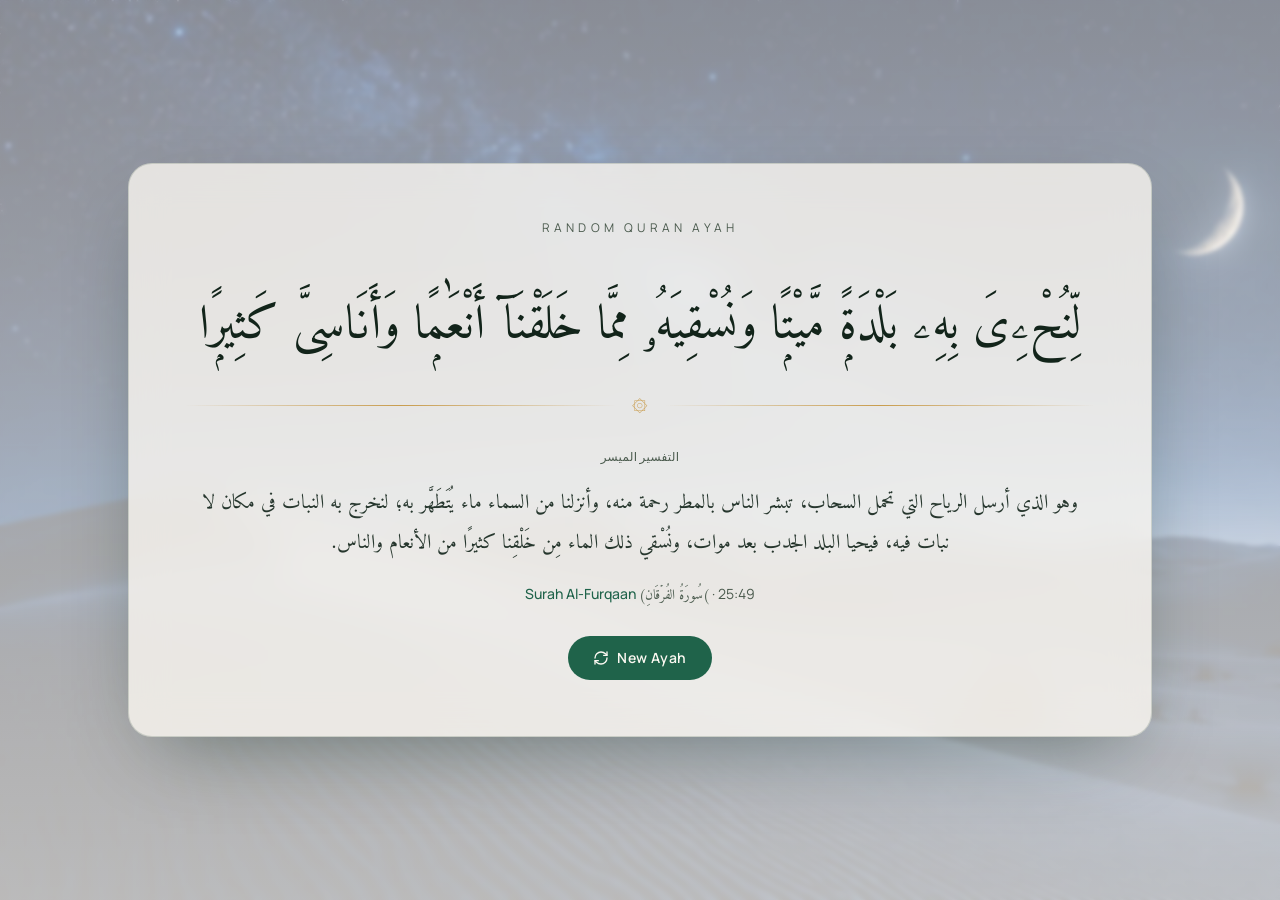
==== index.html @ 8b260dba "first completed version to deploy" ====
<!doctype html>
<html lang="en">
<head>
<meta charset="UTF-8" /><meta name="viewport" content="width=device-width, initial-scale=1" />
<title>Random Quran Ayah</title>
  <script type="module" crossorigin src="./assets/index-Cg0h3xc_.js"></script>
  <link rel="stylesheet" crossorigin href="./assets/index-DGsIuaZL.css">
</head>
<body><div id="root"></div></body>
</html>
---- assets/index-DGsIuaZL.css ----
@font-face{font-family:Amiri Quran;font-style:normal;font-display:swap;font-weight:400;src:url(./amiri-quran-arabic-400-normal-wRcqfVJx.woff2)format("woff2"),url(./amiri-quran-arabic-400-normal-CZ144KtP.woff)format("woff")}@font-face{font-family:Amiri;font-style:normal;font-display:swap;font-weight:400;src:url(./amiri-arabic-400-normal-D0NIBXga.woff2)format("woff2"),url(./amiri-arabic-400-normal-C_1DQziU.woff)format("woff")}@font-face{font-family:Amiri;font-style:normal;font-display:swap;font-weight:700;src:url(./amiri-arabic-700-normal-D8FrblyB.woff2)format("woff2"),url(./amiri-arabic-700-normal-dUd6sHq-.woff)format("woff")}@font-face{font-family:Cormorant Garamond;font-style:normal;font-display:swap;font-weight:400;src:url(./cormorant-garamond-latin-400-normal-B-1hWBU7.woff2)format("woff2"),url(./cormorant-garamond-latin-400-normal-B7YtguxJ.woff)format("woff")}@font-face{font-family:Cormorant Garamond;font-style:normal;font-display:swap;font-weight:500;src:url(./cormorant-garamond-latin-500-normal-BsRWmXhO.woff2)format("woff2"),url(./cormorant-garamond-latin-500-normal-zIXX3Q-H.woff)format("woff")}@font-face{font-family:Cormorant Garamond;font-style:italic;font-display:swap;font-weight:400;src:url(./cormorant-garamond-latin-400-italic-Dc_OZ8oc.woff2)format("woff2"),url(./cormorant-garamond-latin-400-italic-BLh7T8o8.woff)format("woff")}@font-face{font-family:Manrope;font-style:normal;font-display:swap;font-weight:400;src:url(./manrope-latin-400-normal-PaqtzbVb.woff2)format("woff2"),url(./manrope-latin-400-normal-8tf8FM3T.woff)format("woff")}@font-face{font-family:Manrope;font-style:normal;font-display:swap;font-weight:500;src:url(./manrope-latin-500-normal-BYYD-dBL.woff2)format("woff2"),url(./manrope-latin-500-normal-DMZssgOp.woff)format("woff")}@font-face{font-family:Manrope;font-style:normal;font-display:swap;font-weight:600;src:url(./manrope-latin-600-normal-4f0koTD-.woff2)format("woff2"),url(./manrope-latin-600-normal-BqgrALkZ.woff)format("woff")}@layer properties{@supports (((-webkit-hyphens:none)) and (not (margin-trim:inline))) or ((-moz-orient:inline) and (not (color:rgb(from red r g b)))){*,:before,:after,::backdrop{--tw-translate-x:0;--tw-translate-y:0;--tw-translate-z:0;--tw-rotate-x:initial;--tw-rotate-y:initial;--tw-rotate-z:initial;--tw-skew-x:initial;--tw-skew-y:initial;--tw-space-y-reverse:0;--tw-space-x-reverse:0;--tw-border-style:solid;--tw-leading:initial;--tw-font-weight:initial;--tw-tracking:initial;--tw-ordinal:initial;--tw-slashed-zero:initial;--tw-numeric-figure:initial;--tw-numeric-spacing:initial;--tw-numeric-fraction:initial;--tw-shadow:0 0 #0000;--tw-shadow-color:initial;--tw-shadow-alpha:100%;--tw-inset-shadow:0 0 #0000;--tw-inset-shadow-color:initial;--tw-inset-shadow-alpha:100%;--tw-ring-color:initial;--tw-ring-shadow:0 0 #0000;--tw-inset-ring-color:initial;--tw-inset-ring-shadow:0 0 #0000;--tw-ring-inset:initial;--tw-ring-offset-width:0px;--tw-ring-offset-color:#fff;--tw-ring-offset-shadow:0 0 #0000;--tw-outline-style:solid;--tw-blur:initial;--tw-brightness:initial;--tw-contrast:initial;--tw-grayscale:initial;--tw-hue-rotate:initial;--tw-invert:initial;--tw-opacity:initial;--tw-saturate:initial;--tw-sepia:initial;--tw-drop-shadow:initial;--tw-drop-shadow-color:initial;--tw-drop-shadow-alpha:100%;--tw-drop-shadow-size:initial;--tw-duration:initial;--tw-ease:initial;--tw-content:"";--tw-animation-delay:0s;--tw-animation-direction:normal;--tw-animation-duration:initial;--tw-animation-fill-mode:none;--tw-animation-iteration-count:1;--tw-enter-blur:0;--tw-enter-opacity:1;--tw-enter-rotate:0;--tw-enter-scale:1;--tw-enter-translate-x:0;--tw-enter-translate-y:0;--tw-exit-blur:0;--tw-exit-opacity:1;--tw-exit-rotate:0;--tw-exit-scale:1;--tw-exit-translate-x:0;--tw-exit-translate-y:0}}}@layer theme{:root,:host{--font-sans:"Manrope", system-ui, sans-serif;--font-mono:ui-monospace, SFMono-Regular, Menlo, Monaco, Consolas, "Liberation Mono", "Courier New", monospace;--color-black:#000;--spacing:.25rem;--container-sm:24rem;--container-md:28rem;--container-lg:32rem;--text-xs:.75rem;--text-xs--line-height:calc(1 / .75);--text-sm:.875rem;--text-sm--line-height:calc(1.25 / .875);--text-base:1rem;--text-base--line-height:calc(1.5 / 1);--text-lg:1.125rem;--text-lg--line-height:calc(1.75 / 1.125);--text-xl:1.25rem;--text-xl--line-height:calc(1.75 / 1.25);--text-2xl:1.5rem;--text-2xl--line-height:calc(2 / 1.5);--text-3xl:1.875rem;--text-3xl--line-height:calc(2.25 / 1.875);--text-5xl:3rem;--text-5xl--line-height:1;--text-7xl:4.5rem;--text-7xl--line-height:1;--font-weight-normal:400;--font-weight-medium:500;--font-weight-semibold:600;--font-weight-bold:700;--tracking-tight:-.025em;--tracking-wide:.025em;--tracking-widest:.1em;--leading-relaxed:1.625;--leading-loose:2;--ease-in-out:cubic-bezier(.4, 0, .2, 1);--animate-spin:spin 1s linear infinite;--animate-pulse:pulse 2s cubic-bezier(.4, 0, .6, 1) infinite;--aspect-video:16 / 9;--default-transition-duration:.15s;--default-transition-timing-function:cubic-bezier(.4, 0, .2, 1);--default-font-family:"Manrope", system-ui, sans-serif;--default-mono-font-family:var(--font-mono);--color-background:var(--background);--color-foreground:var(--foreground);--color-border:var(--border);--font-quran:"Amiri Quran", "Amiri", "Noto Naskh Arabic", serif;--font-serif-en:"Cormorant Garamond", Georgia, serif}}@layer base{*,:after,:before,::backdrop{box-sizing:border-box;border:0 solid;margin:0;padding:0}::file-selector-button{box-sizing:border-box;border:0 solid;margin:0;padding:0}html,:host{-webkit-text-size-adjust:100%;tab-size:4;line-height:1.5;font-family:var(--default-font-family,-apple-system, BlinkMacSystemFont, "Segoe UI", Roboto, "Helvetica Neue", "Noto Sans", Arial, sans-serif, "Apple Color Emoji", "Segoe UI Emoji", "Segoe UI Symbol", "Noto Color Emoji");font-feature-settings:var(--default-font-feature-settings,normal);font-variation-settings:var(--default-font-variation-settings,normal);-webkit-tap-highlight-color:transparent}hr{height:0;color:inherit;border-top-width:1px}abbr:where([title]){-webkit-text-decoration:underline dotted;text-decoration:underline dotted}h1,h2,h3,h4,h5,h6{font-size:inherit;font-weight:inherit}a{color:inherit;-webkit-text-decoration:inherit;-webkit-text-decoration:inherit;-webkit-text-decoration:inherit;-webkit-text-decoration:inherit;text-decoration:inherit}b,strong{font-weight:bolder}code,kbd,samp,pre{font-family:var(--default-mono-font-family,ui-monospace, SFMono-Regular, Menlo, Monaco, Consolas, "Liberation Mono", "Courier New", monospace);font-feature-settings:var(--default-mono-font-feature-settings,normal);font-variation-settings:var(--default-mono-font-variation-settings,normal);font-size:1em}small{font-size:80%}sub,sup{vertical-align:baseline;font-size:75%;line-height:0;position:relative}sub{bottom:-.25em}sup{top:-.5em}table{text-indent:0;border-color:inherit;border-collapse:collapse}:-moz-focusring:where(:not(iframe)){outline:auto}progress{vertical-align:baseline}summary{display:list-item}ol,ul,menu{list-style:none}img,svg,video,canvas,audio,iframe,embed,object{vertical-align:middle;display:block}img,video{max-width:100%;height:auto}button,input,select,optgroup,textarea{font:inherit;font-feature-settings:inherit;font-variation-settings:inherit;letter-spacing:inherit;color:inherit;opacity:1;background-color:#0000;border-radius:0}::file-selector-button{font:inherit;font-feature-settings:inherit;font-variation-settings:inherit;letter-spacing:inherit;color:inherit;opacity:1;background-color:#0000;border-radius:0}:where(select:is([multiple],[size])) optgroup{font-weight:bolder}:where(select:is([multiple],[size])) optgroup option{padding-inline-start:20px}::file-selector-button{margin-inline-end:4px}::placeholder{opacity:1}@supports (not ((-webkit-appearance:-apple-pay-button))) or (contain-intrinsic-size:1px){::placeholder{color:currentColor}@supports (color:color-mix(in lab, red, red)){::placeholder{color:color-mix(in oklab, currentcolor 50%, transparent)}}}textarea{resize:vertical}::-webkit-search-decoration{-webkit-appearance:none}::-webkit-date-and-time-value{min-height:1lh;text-align:inherit}::-webkit-datetime-edit{display:inline-flex}::-webkit-datetime-edit-fields-wrapper{padding:0}::-webkit-datetime-edit{padding-block:0}::-webkit-datetime-edit-year-field{padding-block:0}::-webkit-datetime-edit-month-field{padding-block:0}::-webkit-datetime-edit-day-field{padding-block:0}::-webkit-datetime-edit-hour-field{padding-block:0}::-webkit-datetime-edit-minute-field{padding-block:0}::-webkit-datetime-edit-second-field{padding-block:0}::-webkit-datetime-edit-millisecond-field{padding-block:0}::-webkit-datetime-edit-meridiem-field{padding-block:0}::-webkit-calendar-picker-indicator{line-height:1}:-moz-ui-invalid{box-shadow:none}button,input:where([type=button],[type=reset],[type=submit]){appearance:button}::file-selector-button{appearance:button}::-webkit-inner-spin-button{height:auto}::-webkit-outer-spin-button{height:auto}[hidden]:where(:not([hidden=until-found])){display:none!important}*{border-color:var(--color-border)}body{background-color:var(--color-background);color:var(--color-foreground)}}@layer components{body{font-family:var(--font-sans)}.bg-layer{object-fit:cover;opacity:0;width:100%;height:100%;transition:opacity 2.5s,transform 30s linear;position:absolute;inset:0;transform:scale(1.06)}.bg-layer[data-active=true]{opacity:1;transform:scale(1)}.bg-overlay{background:var(--overlay);-webkit-backdrop-filter:blur(2px);backdrop-filter:blur(2px);position:absolute;inset:0}.ayah-card{background:var(--card);color:var(--card-foreground);border:1px solid var(--border);border-radius:calc(var(--radius) * 2);box-shadow:var(--shadow-card);-webkit-backdrop-filter:blur(18px);backdrop-filter:blur(18px);max-height:calc(100vh - 3rem);padding:clamp(1.5rem,5vw,3.5rem);overflow-y:auto}.ornament{color:var(--accent);align-items:center;gap:1rem;display:flex}.ornament:before,.ornament:after{content:"";background:linear-gradient(90deg, transparent, var(--accent), transparent);flex:1;height:1px}.ayah-button{background:var(--primary);color:var(--primary-foreground);letter-spacing:.04em;cursor:pointer;border-radius:999px;align-items:center;gap:.5rem;padding:.7rem 1.6rem;font-size:.875rem;font-weight:600;transition:transform .2s,opacity .2s;display:inline-flex}.ayah-button:hover{transform:translateY(-1px)}.ayah-button:disabled{opacity:.7;cursor:progress}}@layer utilities{.pointer-events-none{pointer-events:none}.invisible{visibility:hidden}.sr-only{clip-path:inset(50%);white-space:nowrap;border-width:0;width:1px;height:1px;margin:-1px;padding:0;position:absolute;overflow:hidden}.absolute{position:absolute}.fixed{position:fixed}.relative{position:relative}.inset-0{inset:0}.inset-x-0{inset-inline:0}.inset-y-0{inset-block:0}.-top-12{top:calc(var(--spacing) * -12)}.top-0{top:0}.top-1\.5{top:calc(var(--spacing) * 1.5)}.top-1\/2{top:50%}.top-3\.5{top:calc(var(--spacing) * 3.5)}.top-4{top:calc(var(--spacing) * 4)}.top-\[1px\]{top:1px}.top-\[50\%\]{top:50%}.top-\[60\%\]{top:60%}.top-full{top:100%}.-right-12{right:calc(var(--spacing) * -12)}.right-0{right:0}.right-1{right:var(--spacing)}.right-2{right:calc(var(--spacing) * 2)}.right-3{right:calc(var(--spacing) * 3)}.right-4{right:calc(var(--spacing) * 4)}.-bottom-12{bottom:calc(var(--spacing) * -12)}.bottom-0{bottom:0}.-left-12{left:calc(var(--spacing) * -12)}.left-0{left:0}.left-1\/2{left:50%}.left-2{left:calc(var(--spacing) * 2)}.left-\[50\%\]{left:50%}.z-10{z-index:10}.z-20{z-index:20}.z-50{z-index:50}.z-\[1\]{z-index:1}.-mx-1{margin-inline:calc(var(--spacing) * -1)}.mx-2{margin-inline:calc(var(--spacing) * 2)}.mx-3\.5{margin-inline:calc(var(--spacing) * 3.5)}.mx-auto{margin-inline:auto}.my-0\.5{margin-block:calc(var(--spacing) * .5)}.my-1{margin-block:var(--spacing)}.my-8{margin-block:calc(var(--spacing) * 8)}.-mt-4{margin-top:calc(var(--spacing) * -4)}.mt-1\.5{margin-top:calc(var(--spacing) * 1.5)}.mt-2{margin-top:calc(var(--spacing) * 2)}.mt-4{margin-top:calc(var(--spacing) * 4)}.mt-6{margin-top:calc(var(--spacing) * 6)}.mt-8{margin-top:calc(var(--spacing) * 8)}.mt-24{margin-top:calc(var(--spacing) * 24)}.mt-auto{margin-top:auto}.mr-2{margin-right:calc(var(--spacing) * 2)}.mb-1{margin-bottom:var(--spacing)}.mb-3{margin-bottom:calc(var(--spacing) * 3)}.mb-6{margin-bottom:calc(var(--spacing) * 6)}.-ml-4{margin-left:calc(var(--spacing) * -4)}.ml-1{margin-left:var(--spacing)}.ml-auto{margin-left:auto}.block{display:block}.flex{display:flex}.grid{display:grid}.hidden{display:none}.inline-flex{display:inline-flex}.table{display:table}.aspect-square{aspect-ratio:1}.aspect-video{aspect-ratio:var(--aspect-video)}.size-\(--cell-size\){width:var(--cell-size);height:var(--cell-size)}.size-4{width:calc(var(--spacing) * 4);height:calc(var(--spacing) * 4)}.h-\(--cell-size\){height:var(--cell-size)}.h-1\.5{height:calc(var(--spacing) * 1.5)}.h-2{height:calc(var(--spacing) * 2)}.h-2\.5{height:calc(var(--spacing) * 2.5)}.h-3{height:calc(var(--spacing) * 3)}.h-3\.5{height:calc(var(--spacing) * 3.5)}.h-4{height:calc(var(--spacing) * 4)}.h-5{height:calc(var(--spacing) * 5)}.h-7{height:calc(var(--spacing) * 7)}.h-8{height:calc(var(--spacing) * 8)}.h-9{height:calc(var(--spacing) * 9)}.h-10{height:calc(var(--spacing) * 10)}.h-12{height:calc(var(--spacing) * 12)}.h-\[1px\]{height:1px}.h-\[var\(--radix-navigation-menu-viewport-height\)\]{height:var(--radix-navigation-menu-viewport-height)}.h-\[var\(--radix-select-trigger-height\)\]{height:var(--radix-select-trigger-height)}.h-auto{height:auto}.h-full{height:100%}.h-px{height:1px}.h-svh{height:100svh}.max-h-\(--radix-context-menu-content-available-height\){max-height:var(--radix-context-menu-content-available-height)}.max-h-\(--radix-select-content-available-height\){max-height:var(--radix-select-content-available-height)}.max-h-\[300px\]{max-height:300px}.max-h-\[var\(--radix-dropdown-menu-content-available-height\)\]{max-height:var(--radix-dropdown-menu-content-available-height)}.min-h-0{min-height:0}.min-h-\[60px\]{min-height:60px}.min-h-screen{min-height:100vh}.min-h-svh{min-height:100svh}.w-\(--cell-size\){width:var(--cell-size)}.w-\(--sidebar-width\){width:var(--sidebar-width)}.w-0{width:0}.w-1{width:var(--spacing)}.w-2{width:calc(var(--spacing) * 2)}.w-2\.5{width:calc(var(--spacing) * 2.5)}.w-3{width:calc(var(--spacing) * 3)}.w-3\.5{width:calc(var(--spacing) * 3.5)}.w-3\/4{width:75%}.w-4{width:calc(var(--spacing) * 4)}.w-5{width:calc(var(--spacing) * 5)}.w-7{width:calc(var(--spacing) * 7)}.w-8{width:calc(var(--spacing) * 8)}.w-9{width:calc(var(--spacing) * 9)}.w-10{width:calc(var(--spacing) * 10)}.w-64{width:calc(var(--spacing) * 64)}.w-72{width:calc(var(--spacing) * 72)}.w-\[1px\]{width:1px}.w-\[100px\]{width:100px}.w-auto{width:auto}.w-fit{width:fit-content}.w-full{width:100%}.w-max{width:max-content}.w-px{width:1px}.max-w-\(--skeleton-width\){max-width:var(--skeleton-width)}.max-w-lg{max-width:var(--container-lg)}.max-w-max{max-width:max-content}.max-w-md{max-width:var(--container-md)}.min-w-\(--cell-size\){min-width:var(--cell-size)}.min-w-0{min-width:0}.min-w-5{min-width:calc(var(--spacing) * 5)}.min-w-8{min-width:calc(var(--spacing) * 8)}.min-w-9{min-width:calc(var(--spacing) * 9)}.min-w-10{min-width:calc(var(--spacing) * 10)}.min-w-\[8rem\]{min-width:8rem}.min-w-\[12rem\]{min-width:12rem}.min-w-\[var\(--radix-select-trigger-width\)\]{min-width:var(--radix-select-trigger-width)}.flex-1{flex:1}.shrink-0{flex-shrink:0}.grow{flex-grow:1}.grow-0{flex-grow:0}.basis-full{flex-basis:100%}.caption-bottom{caption-side:bottom}.border-collapse{border-collapse:collapse}.origin-\(--radix-context-menu-content-transform-origin\){transform-origin:var(--radix-context-menu-content-transform-origin)}.origin-\(--radix-dropdown-menu-content-transform-origin\){transform-origin:var(--radix-dropdown-menu-content-transform-origin)}.origin-\(--radix-hover-card-content-transform-origin\){transform-origin:var(--radix-hover-card-content-transform-origin)}.origin-\(--radix-menubar-content-transform-origin\){transform-origin:var(--radix-menubar-content-transform-origin)}.origin-\(--radix-popover-content-transform-origin\){transform-origin:var(--radix-popover-content-transform-origin)}.origin-\(--radix-select-content-transform-origin\){transform-origin:var(--radix-select-content-transform-origin)}.origin-\(--radix-tooltip-content-transform-origin\){transform-origin:var(--radix-tooltip-content-transform-origin)}.-translate-x-1\/2{--tw-translate-x:calc(calc(1 / 2 * 100%) * -1);translate:var(--tw-translate-x) var(--tw-translate-y)}.-translate-x-px{--tw-translate-x:-1px;translate:var(--tw-translate-x) var(--tw-translate-y)}.translate-x-\[-50\%\]{--tw-translate-x:-50%;translate:var(--tw-translate-x) var(--tw-translate-y)}.translate-x-px{--tw-translate-x:1px;translate:var(--tw-translate-x) var(--tw-translate-y)}.-translate-y-1\/2{--tw-translate-y:calc(calc(1 / 2 * 100%) * -1);translate:var(--tw-translate-x) var(--tw-translate-y)}.translate-y-\[-50\%\]{--tw-translate-y:-50%;translate:var(--tw-translate-x) var(--tw-translate-y)}.rotate-45{rotate:45deg}.rotate-90{rotate:90deg}.transform{transform:var(--tw-rotate-x,) var(--tw-rotate-y,) var(--tw-rotate-z,) var(--tw-skew-x,) var(--tw-skew-y,)}.animate-caret-blink{animation:1.25s ease-out infinite caret-blink}.animate-in{animation:enter var(--tw-animation-duration,var(--tw-duration,.15s))var(--tw-ease,ease)var(--tw-animation-delay,0s)var(--tw-animation-iteration-count,1)var(--tw-animation-direction,normal)var(--tw-animation-fill-mode,none)}.animate-pulse{animation:var(--animate-pulse)}.animate-spin{animation:var(--animate-spin)}.cursor-default{cursor:default}.cursor-pointer{cursor:pointer}.touch-none{touch-action:none}.list-none{list-style-type:none}.flex-col{flex-direction:column}.flex-col-reverse{flex-direction:column-reverse}.flex-row{flex-direction:row}.flex-wrap{flex-wrap:wrap}.place-content-center{place-content:center}.items-center{align-items:center}.items-end{align-items:flex-end}.items-start{align-items:flex-start}.items-stretch{align-items:stretch}.justify-between{justify-content:space-between}.justify-center{justify-content:center}.gap-1{gap:var(--spacing)}.gap-1\.5{gap:calc(var(--spacing) * 1.5)}.gap-2{gap:calc(var(--spacing) * 2)}.gap-4{gap:calc(var(--spacing) * 4)}:where(.space-y-1\.5>:not(:last-child)){--tw-space-y-reverse:0;margin-block-start:calc(calc(var(--spacing) * 1.5) * var(--tw-space-y-reverse));margin-block-end:calc(calc(var(--spacing) * 1.5) * calc(1 - var(--tw-space-y-reverse)))}:where(.space-y-2>:not(:last-child)){--tw-space-y-reverse:0;margin-block-start:calc(calc(var(--spacing) * 2) * var(--tw-space-y-reverse));margin-block-end:calc(calc(var(--spacing) * 2) * calc(1 - var(--tw-space-y-reverse)))}:where(.space-x-1>:not(:last-child)){--tw-space-x-reverse:0;margin-inline-start:calc(var(--spacing) * var(--tw-space-x-reverse));margin-inline-end:calc(var(--spacing) * calc(1 - var(--tw-space-x-reverse)))}.overflow-auto{overflow:auto}.overflow-hidden{overflow:hidden}.overflow-x-hidden{overflow-x:hidden}.overflow-y-auto{overflow-y:auto}.rounded-\[2px\]{border-radius:2px}.rounded-\[inherit\]{border-radius:inherit}.rounded-full{border-radius:2147483647px}.rounded-lg{border-radius:var(--radius)}.rounded-md{border-radius:calc(var(--radius) - 2px)}.rounded-none{border-radius:0}.rounded-sm{border-radius:calc(var(--radius) - 4px)}.rounded-xl{border-radius:calc(var(--radius) + 4px)}.rounded-t-\[10px\]{border-top-left-radius:10px;border-top-right-radius:10px}.rounded-l-md{border-top-left-radius:calc(var(--radius) - 2px);border-bottom-left-radius:calc(var(--radius) - 2px)}.rounded-tl-sm{border-top-left-radius:calc(var(--radius) - 4px)}.rounded-r-md{border-top-right-radius:calc(var(--radius) - 2px);border-bottom-right-radius:calc(var(--radius) - 2px)}.border{border-style:var(--tw-border-style);border-width:1px}.border-2{border-style:var(--tw-border-style);border-width:2px}.border-\[1\.5px\]{border-style:var(--tw-border-style);border-width:1.5px}.border-y{border-block-style:var(--tw-border-style);border-block-width:1px}.border-t{border-top-style:var(--tw-border-style);border-top-width:1px}.border-r{border-right-style:var(--tw-border-style);border-right-width:1px}.border-b{border-bottom-style:var(--tw-border-style);border-bottom-width:1px}.border-l{border-left-style:var(--tw-border-style);border-left-width:1px}.border-dashed{--tw-border-style:dashed;border-style:dashed}.border-\(--color-border\){border-color:var(--color-border)}.border-border,.border-border\/50{border-color:var(--border)}@supports (color:color-mix(in lab, red, red)){.border-border\/50{border-color:color-mix(in oklab, var(--border) 50%, transparent)}}.border-destructive\/50{border-color:var(--destructive)}@supports (color:color-mix(in lab, red, red)){.border-destructive\/50{border-color:color-mix(in oklab, var(--destructive) 50%, transparent)}}.border-input{border-color:var(--input)}.border-primary,.border-primary\/50{border-color:var(--primary)}@supports (color:color-mix(in lab, red, red)){.border-primary\/50{border-color:color-mix(in oklab, var(--primary) 50%, transparent)}}.border-transparent{border-color:#0000}.border-t-primary{border-top-color:var(--primary)}.border-t-transparent{border-top-color:#0000}.border-l-transparent{border-left-color:#0000}.bg-\(--color-bg\){background-color:var(--color-bg)}.bg-accent{background-color:var(--accent)}.bg-background{background-color:var(--background)}.bg-black\/80{background-color:#000c}@supports (color:color-mix(in lab, red, red)){.bg-black\/80{background-color:color-mix(in oklab, var(--color-black) 80%, transparent)}}.bg-border{background-color:var(--border)}.bg-card{background-color:var(--card)}.bg-destructive{background-color:var(--destructive)}.bg-foreground{background-color:var(--foreground)}.bg-muted,.bg-muted\/50{background-color:var(--muted)}@supports (color:color-mix(in lab, red, red)){.bg-muted\/50{background-color:color-mix(in oklab, var(--muted) 50%, transparent)}}.bg-popover{background-color:var(--popover)}.bg-primary,.bg-primary\/10{background-color:var(--primary)}@supports (color:color-mix(in lab, red, red)){.bg-primary\/10{background-color:color-mix(in oklab, var(--primary) 10%, transparent)}}.bg-primary\/20{background-color:var(--primary)}@supports (color:color-mix(in lab, red, red)){.bg-primary\/20{background-color:color-mix(in oklab, var(--primary) 20%, transparent)}}.bg-secondary{background-color:var(--secondary)}.bg-transparent{background-color:#0000}.fill-current{fill:currentColor}.fill-primary{fill:var(--primary)}.p-0{padding:0}.p-1{padding:var(--spacing)}.p-2{padding:calc(var(--spacing) * 2)}.p-3{padding:calc(var(--spacing) * 3)}.p-4{padding:calc(var(--spacing) * 4)}.p-6{padding:calc(var(--spacing) * 6)}.p-\[1px\]{padding:1px}.px-\(--cell-size\){padding-inline:var(--cell-size)}.px-1{padding-inline:var(--spacing)}.px-1\.5{padding-inline:calc(var(--spacing) * 1.5)}.px-2{padding-inline:calc(var(--spacing) * 2)}.px-2\.5{padding-inline:calc(var(--spacing) * 2.5)}.px-3{padding-inline:calc(var(--spacing) * 3)}.px-4{padding-inline:calc(var(--spacing) * 4)}.px-8{padding-inline:calc(var(--spacing) * 8)}.py-0\.5{padding-block:calc(var(--spacing) * .5)}.py-1{padding-block:var(--spacing)}.py-1\.5{padding-block:calc(var(--spacing) * 1.5)}.py-2{padding-block:calc(var(--spacing) * 2)}.py-3{padding-block:calc(var(--spacing) * 3)}.py-4{padding-block:calc(var(--spacing) * 4)}.py-6{padding-block:calc(var(--spacing) * 6)}.py-12{padding-block:calc(var(--spacing) * 12)}.py-16{padding-block:calc(var(--spacing) * 16)}.pt-0{padding-top:0}.pt-3{padding-top:calc(var(--spacing) * 3)}.pt-4{padding-top:calc(var(--spacing) * 4)}.pr-1{padding-right:var(--spacing)}.pr-2{padding-right:calc(var(--spacing) * 2)}.pr-2\.5{padding-right:calc(var(--spacing) * 2.5)}.pr-8{padding-right:calc(var(--spacing) * 8)}.pb-3{padding-bottom:calc(var(--spacing) * 3)}.pb-4{padding-bottom:calc(var(--spacing) * 4)}.pl-2{padding-left:calc(var(--spacing) * 2)}.pl-2\.5{padding-left:calc(var(--spacing) * 2.5)}.pl-4{padding-left:calc(var(--spacing) * 4)}.pl-8{padding-left:calc(var(--spacing) * 8)}.text-center{text-align:center}.text-left{text-align:left}.align-middle{vertical-align:middle}.font-mono{font-family:var(--font-mono)}.font-quran{font-family:var(--font-quran);font-family:Amiri Quran,Amiri,Noto Naskh Arabic,serif}.text-2xl{font-size:var(--text-2xl);line-height:var(--tw-leading,var(--text-2xl--line-height))}.text-3xl{font-size:var(--text-3xl);line-height:var(--tw-leading,var(--text-3xl--line-height))}.text-7xl{font-size:var(--text-7xl);line-height:var(--tw-leading,var(--text-7xl--line-height))}.text-base{font-size:var(--text-base);line-height:var(--tw-leading,var(--text-base--line-height))}.text-lg{font-size:var(--text-lg);line-height:var(--tw-leading,var(--text-lg--line-height))}.text-sm{font-size:var(--text-sm);line-height:var(--tw-leading,var(--text-sm--line-height))}.text-xl{font-size:var(--text-xl);line-height:var(--tw-leading,var(--text-xl--line-height))}.text-xs{font-size:var(--text-xs);line-height:var(--tw-leading,var(--text-xs--line-height))}.text-\[0\.8rem\]{font-size:.8rem}.leading-\[2\.1\]{--tw-leading:2.1;line-height:2.1}.leading-loose{--tw-leading:var(--leading-loose);line-height:var(--leading-loose)}.leading-none{--tw-leading:1;line-height:1}.font-bold{--tw-font-weight:var(--font-weight-bold);font-weight:var(--font-weight-bold)}.font-medium{--tw-font-weight:var(--font-weight-medium);font-weight:var(--font-weight-medium)}.font-normal{--tw-font-weight:var(--font-weight-normal);font-weight:var(--font-weight-normal)}.font-semibold{--tw-font-weight:var(--font-weight-semibold);font-weight:var(--font-weight-semibold)}.tracking-\[0\.35em\]{--tw-tracking:.35em;letter-spacing:.35em}.tracking-tight{--tw-tracking:var(--tracking-tight);letter-spacing:var(--tracking-tight)}.tracking-wide{--tw-tracking:var(--tracking-wide);letter-spacing:var(--tracking-wide)}.tracking-widest{--tw-tracking:var(--tracking-widest);letter-spacing:var(--tracking-widest)}.break-words{overflow-wrap:break-word}.whitespace-nowrap{white-space:nowrap}.text-accent-foreground{color:var(--accent-foreground)}.text-card-foreground{color:var(--card-foreground)}.text-current{color:currentColor}.text-destructive{color:var(--destructive)}.text-destructive-foreground{color:var(--destructive-foreground)}.text-foreground,.text-foreground\/90{color:var(--foreground)}@supports (color:color-mix(in lab, red, red)){.text-foreground\/90{color:color-mix(in oklab, var(--foreground) 90%, transparent)}}.text-muted-foreground{color:var(--muted-foreground)}.text-popover-foreground{color:var(--popover-foreground)}.text-primary{color:var(--primary)}.text-primary-foreground{color:var(--primary-foreground)}.text-secondary-foreground{color:var(--secondary-foreground)}.uppercase{text-transform:uppercase}.tabular-nums{--tw-numeric-spacing:tabular-nums;font-variant-numeric:var(--tw-ordinal,) var(--tw-slashed-zero,) var(--tw-numeric-figure,) var(--tw-numeric-spacing,) var(--tw-numeric-fraction,)}.underline-offset-4{text-underline-offset:4px}.opacity-0{opacity:0}.opacity-50{opacity:.5}.opacity-60{opacity:.6}.opacity-70{opacity:.7}.shadow{--tw-shadow:0 1px 3px 0 var(--tw-shadow-color,#0000001a), 0 1px 2px -1px var(--tw-shadow-color,#0000001a);box-shadow:var(--tw-inset-shadow), var(--tw-inset-ring-shadow), var(--tw-ring-offset-shadow), var(--tw-ring-shadow), var(--tw-shadow)}.shadow-\[0_0_0_1px_var\(--sidebar-border\)\]{--tw-shadow:0 0 0 1px var(--tw-shadow-color,var(--sidebar-border));box-shadow:var(--tw-inset-shadow), var(--tw-inset-ring-shadow), var(--tw-ring-offset-shadow), var(--tw-ring-shadow), var(--tw-shadow)}.shadow-lg{--tw-shadow:0 10px 15px -3px var(--tw-shadow-color,#0000001a), 0 4px 6px -4px var(--tw-shadow-color,#0000001a);box-shadow:var(--tw-inset-shadow), var(--tw-inset-ring-shadow), var(--tw-ring-offset-shadow), var(--tw-ring-shadow), var(--tw-shadow)}.shadow-md{--tw-shadow:0 4px 6px -1px var(--tw-shadow-color,#0000001a), 0 2px 4px -2px var(--tw-shadow-color,#0000001a);box-shadow:var(--tw-inset-shadow), var(--tw-inset-ring-shadow), var(--tw-ring-offset-shadow), var(--tw-ring-shadow), var(--tw-shadow)}.shadow-none{--tw-shadow:0 0 #0000;box-shadow:var(--tw-inset-shadow), var(--tw-inset-ring-shadow), var(--tw-ring-offset-shadow), var(--tw-ring-shadow), var(--tw-shadow)}.shadow-sm{--tw-shadow:0 1px 3px 0 var(--tw-shadow-color,#0000001a), 0 1px 2px -1px var(--tw-shadow-color,#0000001a);box-shadow:var(--tw-inset-shadow), var(--tw-inset-ring-shadow), var(--tw-ring-offset-shadow), var(--tw-ring-shadow), var(--tw-shadow)}.shadow-xl{--tw-shadow:0 20px 25px -5px var(--tw-shadow-color,#0000001a), 0 8px 10px -6px var(--tw-shadow-color,#0000001a);box-shadow:var(--tw-inset-shadow), var(--tw-inset-ring-shadow), var(--tw-ring-offset-shadow), var(--tw-ring-shadow), var(--tw-shadow)}.shadow-xs{--tw-shadow:0 1px 2px 0 var(--tw-shadow-color,#0000000d);box-shadow:var(--tw-inset-shadow), var(--tw-inset-ring-shadow), var(--tw-ring-offset-shadow), var(--tw-ring-shadow), var(--tw-shadow)}.ring-0{--tw-ring-shadow:var(--tw-ring-inset,) 0 0 0 calc(0px + var(--tw-ring-offset-width)) var(--tw-ring-color,currentcolor);box-shadow:var(--tw-inset-shadow), var(--tw-inset-ring-shadow), var(--tw-ring-offset-shadow), var(--tw-ring-shadow), var(--tw-shadow)}.ring-1{--tw-ring-shadow:var(--tw-ring-inset,) 0 0 0 calc(1px + var(--tw-ring-offset-width)) var(--tw-ring-color,currentcolor);box-shadow:var(--tw-inset-shadow), var(--tw-inset-ring-shadow), var(--tw-ring-offset-shadow), var(--tw-ring-shadow), var(--tw-shadow)}.ring-ring{--tw-ring-color:var(--ring)}.ring-offset-background{--tw-ring-offset-color:var(--background)}.outline{outline-style:var(--tw-outline-style);outline-width:1px}.filter{filter:var(--tw-blur,) var(--tw-brightness,) var(--tw-contrast,) var(--tw-grayscale,) var(--tw-hue-rotate,) var(--tw-invert,) var(--tw-saturate,) var(--tw-sepia,) var(--tw-drop-shadow,)}.transition{transition-property:color,background-color,border-color,outline-color,text-decoration-color,fill,stroke,--tw-gradient-from,--tw-gradient-via,--tw-gradient-to,opacity,box-shadow,transform,translate,scale,rotate,filter,-webkit-backdrop-filter,backdrop-filter,display,content-visibility,overlay,pointer-events;transition-timing-function:var(--tw-ease,var(--default-transition-timing-function));transition-duration:var(--tw-duration,var(--default-transition-duration))}.transition-\[left\,right\,width\]{transition-property:left,right,width;transition-timing-function:var(--tw-ease,var(--default-transition-timing-function));transition-duration:var(--tw-duration,var(--default-transition-duration))}.transition-\[margin\,opacity\]{transition-property:margin,opacity;transition-timing-function:var(--tw-ease,var(--default-transition-timing-function));transition-duration:var(--tw-duration,var(--default-transition-duration))}.transition-\[width\,height\,padding\]{transition-property:width,height,padding;transition-timing-function:var(--tw-ease,var(--default-transition-timing-function));transition-duration:var(--tw-duration,var(--default-transition-duration))}.transition-\[width\]{transition-property:width;transition-timing-function:var(--tw-ease,var(--default-transition-timing-function));transition-duration:var(--tw-duration,var(--default-transition-duration))}.transition-all{transition-property:all;transition-timing-function:var(--tw-ease,var(--default-transition-timing-function));transition-duration:var(--tw-duration,var(--default-transition-duration))}.transition-colors{transition-property:color,background-color,border-color,outline-color,text-decoration-color,fill,stroke,--tw-gradient-from,--tw-gradient-via,--tw-gradient-to;transition-timing-function:var(--tw-ease,var(--default-transition-timing-function));transition-duration:var(--tw-duration,var(--default-transition-duration))}.transition-opacity{transition-property:opacity;transition-timing-function:var(--tw-ease,var(--default-transition-timing-function));transition-duration:var(--tw-duration,var(--default-transition-duration))}.transition-transform{transition-property:transform,translate,scale,rotate;transition-timing-function:var(--tw-ease,var(--default-transition-timing-function));transition-duration:var(--tw-duration,var(--default-transition-duration))}.duration-200{--tw-duration:.2s;transition-duration:.2s}.duration-300{--tw-duration:.3s;transition-duration:.3s}.duration-700{--tw-duration:.7s;transition-duration:.7s}.duration-1000{--tw-duration:1s;transition-duration:1s}.ease-in-out{--tw-ease:var(--ease-in-out);transition-timing-function:var(--ease-in-out)}.ease-linear{--tw-ease:linear;transition-timing-function:linear}.fade-in-0{--tw-enter-opacity:0}.outline-none{--tw-outline-style:none;outline-style:none}.select-none{-webkit-user-select:none;user-select:none}.zoom-in-95{--tw-enter-scale:.95}.\[--cell-size\:2rem\]{--cell-size:2rem}.fade-in{--tw-enter-opacity:0}.running{animation-play-state:running}.group-focus-within\/menu-item\:opacity-100:is(:where(.group\/menu-item):focus-within *){opacity:1}@media (hover:hover){.group-hover\/menu-item\:opacity-100:is(:where(.group\/menu-item):hover *){opacity:1}}.group-has-\[\[data-sidebar\=menu-action\]\]\/menu-item\:pr-8:is(:where(.group\/menu-item):has([data-sidebar=menu-action]) *){padding-right:calc(var(--spacing) * 8)}.group-data-\[collapsible\=icon\]\:-mt-8:is(:where(.group)[data-collapsible=icon] *){margin-top:calc(var(--spacing) * -8)}.group-data-\[collapsible\=icon\]\:hidden:is(:where(.group)[data-collapsible=icon] *){display:none}.group-data-\[collapsible\=icon\]\:\!size-8:is(:where(.group)[data-collapsible=icon] *){width:calc(var(--spacing) * 8)!important;height:calc(var(--spacing) * 8)!important}.group-data-\[collapsible\=icon\]\:w-\(--sidebar-width-icon\):is(:where(.group)[data-collapsible=icon] *){width:var(--sidebar-width-icon)}.group-data-\[collapsible\=icon\]\:w-\[calc\(var\(--sidebar-width-icon\)_\+_theme\(spacing\.4\)\)\]:is(:where(.group)[data-collapsible=icon] *){width:calc(var(--sidebar-width-icon) + 1rem)}.group-data-\[collapsible\=icon\]\:w-\[calc\(var\(--sidebar-width-icon\)_\+_theme\(spacing\.4\)_\+2px\)\]:is(:where(.group)[data-collapsible=icon] *){width:calc(var(--sidebar-width-icon) + 1rem + 2px)}.group-data-\[collapsible\=icon\]\:overflow-hidden:is(:where(.group)[data-collapsible=icon] *){overflow:hidden}.group-data-\[collapsible\=icon\]\:\!p-0:is(:where(.group)[data-collapsible=icon] *){padding:0!important}.group-data-\[collapsible\=icon\]\:\!p-2:is(:where(.group)[data-collapsible=icon] *){padding:calc(var(--spacing) * 2)!important}.group-data-\[collapsible\=icon\]\:opacity-0:is(:where(.group)[data-collapsible=icon] *){opacity:0}.group-data-\[collapsible\=offcanvas\]\:right-\[calc\(var\(--sidebar-width\)\*-1\)\]:is(:where(.group)[data-collapsible=offcanvas] *){right:calc(var(--sidebar-width) * -1)}.group-data-\[collapsible\=offcanvas\]\:left-\[calc\(var\(--sidebar-width\)\*-1\)\]:is(:where(.group)[data-collapsible=offcanvas] *){left:calc(var(--sidebar-width) * -1)}.group-data-\[collapsible\=offcanvas\]\:w-0:is(:where(.group)[data-collapsible=offcanvas] *){width:0}.group-data-\[collapsible\=offcanvas\]\:translate-x-0:is(:where(.group)[data-collapsible=offcanvas] *){--tw-translate-x:0px;translate:var(--tw-translate-x) var(--tw-translate-y)}.group-data-\[focused\=true\]\/day\:relative:is(:where(.group\/day)[data-focused=true] *){position:relative}.group-data-\[focused\=true\]\/day\:z-10:is(:where(.group\/day)[data-focused=true] *){z-index:10}.group-data-\[focused\=true\]\/day\:border-ring:is(:where(.group\/day)[data-focused=true] *){border-color:var(--ring)}.group-data-\[focused\=true\]\/day\:ring-\[3px\]:is(:where(.group\/day)[data-focused=true] *){--tw-ring-shadow:var(--tw-ring-inset,) 0 0 0 calc(3px + var(--tw-ring-offset-width)) var(--tw-ring-color,currentcolor);box-shadow:var(--tw-inset-shadow), var(--tw-inset-ring-shadow), var(--tw-ring-offset-shadow), var(--tw-ring-shadow), var(--tw-shadow)}.group-data-\[focused\=true\]\/day\:ring-ring\/50:is(:where(.group\/day)[data-focused=true] *){--tw-ring-color:var(--ring)}@supports (color:color-mix(in lab, red, red)){.group-data-\[focused\=true\]\/day\:ring-ring\/50:is(:where(.group\/day)[data-focused=true] *){--tw-ring-color:color-mix(in oklab, var(--ring) 50%, transparent)}}.group-data-\[side\=left\]\:-right-4:is(:where(.group)[data-side=left] *){right:calc(var(--spacing) * -4)}.group-data-\[side\=left\]\:border-r:is(:where(.group)[data-side=left] *){border-right-style:var(--tw-border-style);border-right-width:1px}.group-data-\[side\=right\]\:left-0:is(:where(.group)[data-side=right] *){left:0}.group-data-\[side\=right\]\:rotate-180:is(:where(.group)[data-side=right] *){rotate:180deg}.group-data-\[side\=right\]\:border-l:is(:where(.group)[data-side=right] *){border-left-style:var(--tw-border-style);border-left-width:1px}.group-data-\[state\=open\]\:rotate-180:is(:where(.group)[data-state=open] *){rotate:180deg}.group-data-\[variant\=floating\]\:rounded-lg:is(:where(.group)[data-variant=floating] *){border-radius:var(--radius)}.group-data-\[variant\=floating\]\:border:is(:where(.group)[data-variant=floating] *){border-style:var(--tw-border-style);border-width:1px}.group-data-\[variant\=floating\]\:shadow:is(:where(.group)[data-variant=floating] *){--tw-shadow:0 1px 3px 0 var(--tw-shadow-color,#0000001a), 0 1px 2px -1px var(--tw-shadow-color,#0000001a);box-shadow:var(--tw-inset-shadow), var(--tw-inset-ring-shadow), var(--tw-ring-offset-shadow), var(--tw-ring-shadow), var(--tw-shadow)}.group-\[\.toast\]\:bg-muted:is(:where(.group).toast *){background-color:var(--muted)}.group-\[\.toast\]\:bg-primary:is(:where(.group).toast *){background-color:var(--primary)}.group-\[\.toast\]\:text-muted-foreground:is(:where(.group).toast *){color:var(--muted-foreground)}.group-\[\.toast\]\:text-primary-foreground:is(:where(.group).toast *){color:var(--primary-foreground)}.group-\[\.toaster\]\:border-border:is(:where(.group).toaster *){border-color:var(--border)}.group-\[\.toaster\]\:bg-background:is(:where(.group).toaster *){background-color:var(--background)}.group-\[\.toaster\]\:text-foreground:is(:where(.group).toaster *){color:var(--foreground)}.group-\[\.toaster\]\:shadow-lg:is(:where(.group).toaster *){--tw-shadow:0 10px 15px -3px var(--tw-shadow-color,#0000001a), 0 4px 6px -4px var(--tw-shadow-color,#0000001a);box-shadow:var(--tw-inset-shadow), var(--tw-inset-ring-shadow), var(--tw-ring-offset-shadow), var(--tw-ring-shadow), var(--tw-shadow)}.peer-disabled\:cursor-not-allowed:is(:where(.peer):disabled~*){cursor:not-allowed}.peer-disabled\:opacity-70:is(:where(.peer):disabled~*){opacity:.7}.peer-data-\[size\=default\]\/menu-button\:top-1\.5:is(:where(.peer\/menu-button)[data-size=default]~*){top:calc(var(--spacing) * 1.5)}.peer-data-\[size\=lg\]\/menu-button\:top-2\.5:is(:where(.peer\/menu-button)[data-size=lg]~*){top:calc(var(--spacing) * 2.5)}.peer-data-\[size\=sm\]\/menu-button\:top-1:is(:where(.peer\/menu-button)[data-size=sm]~*){top:var(--spacing)}.file\:border-0::file-selector-button{border-style:var(--tw-border-style);border-width:0}.file\:bg-transparent::file-selector-button{background-color:#0000}.file\:text-sm::file-selector-button{font-size:var(--text-sm);line-height:var(--tw-leading,var(--text-sm--line-height))}.file\:font-medium::file-selector-button{--tw-font-weight:var(--font-weight-medium);font-weight:var(--font-weight-medium)}.file\:text-foreground::file-selector-button{color:var(--foreground)}.placeholder\:text-muted-foreground::placeholder{color:var(--muted-foreground)}.after\:absolute:after{content:var(--tw-content);position:absolute}.after\:-inset-2:after{content:var(--tw-content);inset:calc(var(--spacing) * -2)}.after\:inset-y-0:after{content:var(--tw-content);inset-block:0}.after\:left-1\/2:after{content:var(--tw-content);left:50%}.after\:w-1:after{content:var(--tw-content);width:var(--spacing)}.after\:w-\[2px\]:after{content:var(--tw-content);width:2px}.after\:-translate-x-1\/2:after{content:var(--tw-content);--tw-translate-x:calc(calc(1 / 2 * 100%) * -1);translate:var(--tw-translate-x) var(--tw-translate-y)}.group-data-\[collapsible\=offcanvas\]\:after\:left-full:is(:where(.group)[data-collapsible=offcanvas] *):after{content:var(--tw-content);left:100%}.first\:rounded-l-md:first-child{border-top-left-radius:calc(var(--radius) - 2px);border-bottom-left-radius:calc(var(--radius) - 2px)}.first\:border-l:first-child{border-left-style:var(--tw-border-style);border-left-width:1px}.last\:rounded-r-md:last-child{border-top-right-radius:calc(var(--radius) - 2px);border-bottom-right-radius:calc(var(--radius) - 2px)}@media (hover:hover){.hover\:bg-accent:hover{background-color:var(--accent)}.hover\:bg-destructive\/80:hover{background-color:var(--destructive)}@supports (color:color-mix(in lab, red, red)){.hover\:bg-destructive\/80:hover{background-color:color-mix(in oklab, var(--destructive) 80%, transparent)}}.hover\:bg-destructive\/90:hover{background-color:var(--destructive)}@supports (color:color-mix(in lab, red, red)){.hover\:bg-destructive\/90:hover{background-color:color-mix(in oklab, var(--destructive) 90%, transparent)}}.hover\:bg-muted:hover,.hover\:bg-muted\/50:hover{background-color:var(--muted)}@supports (color:color-mix(in lab, red, red)){.hover\:bg-muted\/50:hover{background-color:color-mix(in oklab, var(--muted) 50%, transparent)}}.hover\:bg-primary\/80:hover{background-color:var(--primary)}@supports (color:color-mix(in lab, red, red)){.hover\:bg-primary\/80:hover{background-color:color-mix(in oklab, var(--primary) 80%, transparent)}}.hover\:bg-primary\/90:hover{background-color:var(--primary)}@supports (color:color-mix(in lab, red, red)){.hover\:bg-primary\/90:hover{background-color:color-mix(in oklab, var(--primary) 90%, transparent)}}.hover\:bg-secondary\/80:hover{background-color:var(--secondary)}@supports (color:color-mix(in lab, red, red)){.hover\:bg-secondary\/80:hover{background-color:color-mix(in oklab, var(--secondary) 80%, transparent)}}.hover\:text-accent-foreground:hover{color:var(--accent-foreground)}.hover\:text-foreground:hover{color:var(--foreground)}.hover\:text-muted-foreground:hover{color:var(--muted-foreground)}.hover\:underline:hover{text-decoration-line:underline}.hover\:opacity-100:hover{opacity:1}.hover\:shadow-\[0_0_0_1px_var\(--sidebar-accent\)\]:hover{--tw-shadow:0 0 0 1px var(--tw-shadow-color,var(--sidebar-accent));box-shadow:var(--tw-inset-shadow), var(--tw-inset-ring-shadow), var(--tw-ring-offset-shadow), var(--tw-ring-shadow), var(--tw-shadow)}}.focus\:bg-accent:focus{background-color:var(--accent)}.focus\:text-accent-foreground:focus{color:var(--accent-foreground)}.focus\:ring-1:focus{--tw-ring-shadow:var(--tw-ring-inset,) 0 0 0 calc(1px + var(--tw-ring-offset-width)) var(--tw-ring-color,currentcolor);box-shadow:var(--tw-inset-shadow), var(--tw-inset-ring-shadow), var(--tw-ring-offset-shadow), var(--tw-ring-shadow), var(--tw-shadow)}.focus\:ring-2:focus{--tw-ring-shadow:var(--tw-ring-inset,) 0 0 0 calc(2px + var(--tw-ring-offset-width)) var(--tw-ring-color,currentcolor);box-shadow:var(--tw-inset-shadow), var(--tw-inset-ring-shadow), var(--tw-ring-offset-shadow), var(--tw-ring-shadow), var(--tw-shadow)}.focus\:ring-ring:focus{--tw-ring-color:var(--ring)}.focus\:ring-offset-2:focus{--tw-ring-offset-width:2px;--tw-ring-offset-shadow:var(--tw-ring-inset,) 0 0 0 var(--tw-ring-offset-width) var(--tw-ring-offset-color)}.focus\:outline-none:focus{--tw-outline-style:none;outline-style:none}.focus-visible\:ring-1:focus-visible{--tw-ring-shadow:var(--tw-ring-inset,) 0 0 0 calc(1px + var(--tw-ring-offset-width)) var(--tw-ring-color,currentcolor);box-shadow:var(--tw-inset-shadow), var(--tw-inset-ring-shadow), var(--tw-ring-offset-shadow), var(--tw-ring-shadow), var(--tw-shadow)}.focus-visible\:ring-2:focus-visible{--tw-ring-shadow:var(--tw-ring-inset,) 0 0 0 calc(2px + var(--tw-ring-offset-width)) var(--tw-ring-color,currentcolor);box-shadow:var(--tw-inset-shadow), var(--tw-inset-ring-shadow), var(--tw-ring-offset-shadow), var(--tw-ring-shadow), var(--tw-shadow)}.focus-visible\:ring-ring:focus-visible{--tw-ring-color:var(--ring)}.focus-visible\:ring-offset-1:focus-visible{--tw-ring-offset-width:1px;--tw-ring-offset-shadow:var(--tw-ring-inset,) 0 0 0 var(--tw-ring-offset-width) var(--tw-ring-offset-color)}.focus-visible\:ring-offset-2:focus-visible{--tw-ring-offset-width:2px;--tw-ring-offset-shadow:var(--tw-ring-inset,) 0 0 0 var(--tw-ring-offset-width) var(--tw-ring-offset-color)}.focus-visible\:ring-offset-background:focus-visible{--tw-ring-offset-color:var(--background)}.focus-visible\:outline-none:focus-visible{--tw-outline-style:none;outline-style:none}.disabled\:pointer-events-none:disabled{pointer-events:none}.disabled\:cursor-not-allowed:disabled{cursor:not-allowed}.disabled\:opacity-50:disabled{opacity:.5}.has-focus\:border-ring:has(:focus){border-color:var(--ring)}.has-focus\:ring-\[3px\]:has(:focus){--tw-ring-shadow:var(--tw-ring-inset,) 0 0 0 calc(3px + var(--tw-ring-offset-width)) var(--tw-ring-color,currentcolor);box-shadow:var(--tw-inset-shadow), var(--tw-inset-ring-shadow), var(--tw-ring-offset-shadow), var(--tw-ring-shadow), var(--tw-shadow)}.has-focus\:ring-ring\/50:has(:focus){--tw-ring-color:var(--ring)}@supports (color:color-mix(in lab, red, red)){.has-focus\:ring-ring\/50:has(:focus){--tw-ring-color:color-mix(in oklab, var(--ring) 50%, transparent)}}.has-\[\:disabled\]\:opacity-50:has(:disabled){opacity:.5}.aria-disabled\:pointer-events-none[aria-disabled=true]{pointer-events:none}.aria-disabled\:opacity-50[aria-disabled=true]{opacity:.5}.aria-selected\:text-muted-foreground[aria-selected=true]{color:var(--muted-foreground)}.data-\[active\=true\]\:font-medium[data-active=true]{--tw-font-weight:var(--font-weight-medium);font-weight:var(--font-weight-medium)}.data-\[disabled\]\:pointer-events-none[data-disabled]{pointer-events:none}.data-\[disabled\]\:opacity-50[data-disabled]{opacity:.5}.data-\[disabled\=true\]\:pointer-events-none[data-disabled=true]{pointer-events:none}.data-\[disabled\=true\]\:opacity-50[data-disabled=true]{opacity:.5}.data-\[motion\=from-end\]\:slide-in-from-right-52[data-motion=from-end]{--tw-enter-translate-x:calc(52*var(--spacing))}.data-\[motion\=from-start\]\:slide-in-from-left-52[data-motion=from-start]{--tw-enter-translate-x:calc(52*var(--spacing)*-1)}.data-\[motion\=to-end\]\:slide-out-to-right-52[data-motion=to-end]{--tw-exit-translate-x:calc(52*var(--spacing))}.data-\[motion\=to-start\]\:slide-out-to-left-52[data-motion=to-start]{--tw-exit-translate-x:calc(52*var(--spacing)*-1)}.data-\[motion\^\=from-\]\:animate-in[data-motion^=from-]{animation:enter var(--tw-animation-duration,var(--tw-duration,.15s))var(--tw-ease,ease)var(--tw-animation-delay,0s)var(--tw-animation-iteration-count,1)var(--tw-animation-direction,normal)var(--tw-animation-fill-mode,none)}.data-\[motion\^\=from-\]\:fade-in[data-motion^=from-]{--tw-enter-opacity:0}.data-\[motion\^\=to-\]\:animate-out[data-motion^=to-]{animation:exit var(--tw-animation-duration,var(--tw-duration,.15s))var(--tw-ease,ease)var(--tw-animation-delay,0s)var(--tw-animation-iteration-count,1)var(--tw-animation-direction,normal)var(--tw-animation-fill-mode,none)}.data-\[motion\^\=to-\]\:fade-out[data-motion^=to-]{--tw-exit-opacity:0}.data-\[panel-group-direction\=vertical\]\:h-px[data-panel-group-direction=vertical]{height:1px}.data-\[panel-group-direction\=vertical\]\:w-full[data-panel-group-direction=vertical]{width:100%}.data-\[panel-group-direction\=vertical\]\:flex-col[data-panel-group-direction=vertical]{flex-direction:column}.data-\[panel-group-direction\=vertical\]\:after\:left-0[data-panel-group-direction=vertical]:after{content:var(--tw-content);left:0}.data-\[panel-group-direction\=vertical\]\:after\:h-1[data-panel-group-direction=vertical]:after{content:var(--tw-content);height:var(--spacing)}.data-\[panel-group-direction\=vertical\]\:after\:w-full[data-panel-group-direction=vertical]:after{content:var(--tw-content);width:100%}.data-\[panel-group-direction\=vertical\]\:after\:translate-x-0[data-panel-group-direction=vertical]:after{content:var(--tw-content);--tw-translate-x:0px;translate:var(--tw-translate-x) var(--tw-translate-y)}.data-\[panel-group-direction\=vertical\]\:after\:-translate-y-1\/2[data-panel-group-direction=vertical]:after{content:var(--tw-content);--tw-translate-y:calc(calc(1 / 2 * 100%) * -1);translate:var(--tw-translate-x) var(--tw-translate-y)}.data-\[placeholder\]\:text-muted-foreground[data-placeholder]{color:var(--muted-foreground)}.data-\[range-end\=true\]\:rounded-md[data-range-end=true]{border-radius:calc(var(--radius) - 2px)}.data-\[range-end\=true\]\:bg-primary[data-range-end=true]{background-color:var(--primary)}.data-\[range-end\=true\]\:text-primary-foreground[data-range-end=true]{color:var(--primary-foreground)}.data-\[range-middle\=true\]\:rounded-none[data-range-middle=true]{border-radius:0}.data-\[range-middle\=true\]\:bg-accent[data-range-middle=true]{background-color:var(--accent)}.data-\[range-middle\=true\]\:text-accent-foreground[data-range-middle=true]{color:var(--accent-foreground)}.data-\[range-start\=true\]\:rounded-md[data-range-start=true]{border-radius:calc(var(--radius) - 2px)}.data-\[range-start\=true\]\:bg-primary[data-range-start=true]{background-color:var(--primary)}.data-\[range-start\=true\]\:text-primary-foreground[data-range-start=true]{color:var(--primary-foreground)}.data-\[selected-single\=true\]\:bg-primary[data-selected-single=true]{background-color:var(--primary)}.data-\[selected-single\=true\]\:text-primary-foreground[data-selected-single=true]{color:var(--primary-foreground)}.data-\[selected\=true\]\:rounded-none[data-selected=true]{border-radius:0}.data-\[selected\=true\]\:bg-accent[data-selected=true]{background-color:var(--accent)}.data-\[selected\=true\]\:text-accent-foreground[data-selected=true]{color:var(--accent-foreground)}.data-\[side\=bottom\]\:translate-y-1[data-side=bottom]{--tw-translate-y:var(--spacing);translate:var(--tw-translate-x) var(--tw-translate-y)}.data-\[side\=bottom\]\:slide-in-from-top-2[data-side=bottom]{--tw-enter-translate-y:calc(2*var(--spacing)*-1)}.data-\[side\=left\]\:-translate-x-1[data-side=left]{--tw-translate-x:calc(var(--spacing) * -1);translate:var(--tw-translate-x) var(--tw-translate-y)}.data-\[side\=left\]\:slide-in-from-right-2[data-side=left]{--tw-enter-translate-x:calc(2*var(--spacing))}.data-\[side\=right\]\:translate-x-1[data-side=right]{--tw-translate-x:var(--spacing);translate:var(--tw-translate-x) var(--tw-translate-y)}.data-\[side\=right\]\:slide-in-from-left-2[data-side=right]{--tw-enter-translate-x:calc(2*var(--spacing)*-1)}.data-\[side\=top\]\:-translate-y-1[data-side=top]{--tw-translate-y:calc(var(--spacing) * -1);translate:var(--tw-translate-x) var(--tw-translate-y)}.data-\[side\=top\]\:slide-in-from-bottom-2[data-side=top]{--tw-enter-translate-y:calc(2*var(--spacing))}.data-\[state\=active\]\:bg-background[data-state=active]{background-color:var(--background)}.data-\[state\=active\]\:text-foreground[data-state=active]{color:var(--foreground)}.data-\[state\=active\]\:shadow[data-state=active]{--tw-shadow:0 1px 3px 0 var(--tw-shadow-color,#0000001a), 0 1px 2px -1px var(--tw-shadow-color,#0000001a);box-shadow:var(--tw-inset-shadow), var(--tw-inset-ring-shadow), var(--tw-ring-offset-shadow), var(--tw-ring-shadow), var(--tw-shadow)}.data-\[state\=checked\]\:translate-x-4[data-state=checked]{--tw-translate-x:calc(var(--spacing) * 4);translate:var(--tw-translate-x) var(--tw-translate-y)}.data-\[state\=checked\]\:bg-primary[data-state=checked]{background-color:var(--primary)}.data-\[state\=checked\]\:text-primary-foreground[data-state=checked]{color:var(--primary-foreground)}.data-\[state\=closed\]\:animate-accordion-up[data-state=closed]{animation:accordion-up var(--tw-animation-duration,var(--tw-duration,.2s))var(--tw-ease,ease-out)var(--tw-animation-delay,0s)var(--tw-animation-iteration-count,1)var(--tw-animation-direction,normal)var(--tw-animation-fill-mode,none)}.data-\[state\=closed\]\:animate-out[data-state=closed]{animation:exit var(--tw-animation-duration,var(--tw-duration,.15s))var(--tw-ease,ease)var(--tw-animation-delay,0s)var(--tw-animation-iteration-count,1)var(--tw-animation-direction,normal)var(--tw-animation-fill-mode,none)}.data-\[state\=closed\]\:duration-300[data-state=closed]{--tw-duration:.3s;transition-duration:.3s}.data-\[state\=closed\]\:fade-out-0[data-state=closed]{--tw-exit-opacity:0}.data-\[state\=closed\]\:zoom-out-95[data-state=closed]{--tw-exit-scale:.95}.data-\[state\=closed\]\:slide-out-to-bottom[data-state=closed]{--tw-exit-translate-y:100%}.data-\[state\=closed\]\:slide-out-to-left[data-state=closed]{--tw-exit-translate-x:-100%}.data-\[state\=closed\]\:slide-out-to-right[data-state=closed]{--tw-exit-translate-x:100%}.data-\[state\=closed\]\:slide-out-to-top[data-state=closed]{--tw-exit-translate-y:-100%}.data-\[state\=hidden\]\:animate-out[data-state=hidden]{animation:exit var(--tw-animation-duration,var(--tw-duration,.15s))var(--tw-ease,ease)var(--tw-animation-delay,0s)var(--tw-animation-iteration-count,1)var(--tw-animation-direction,normal)var(--tw-animation-fill-mode,none)}.data-\[state\=hidden\]\:fade-out[data-state=hidden]{--tw-exit-opacity:0}.data-\[state\=on\]\:bg-accent[data-state=on]{background-color:var(--accent)}.data-\[state\=on\]\:text-accent-foreground[data-state=on]{color:var(--accent-foreground)}.data-\[state\=open\]\:animate-accordion-down[data-state=open]{animation:accordion-down var(--tw-animation-duration,var(--tw-duration,.2s))var(--tw-ease,ease-out)var(--tw-animation-delay,0s)var(--tw-animation-iteration-count,1)var(--tw-animation-direction,normal)var(--tw-animation-fill-mode,none)}.data-\[state\=open\]\:animate-in[data-state=open]{animation:enter var(--tw-animation-duration,var(--tw-duration,.15s))var(--tw-ease,ease)var(--tw-animation-delay,0s)var(--tw-animation-iteration-count,1)var(--tw-animation-direction,normal)var(--tw-animation-fill-mode,none)}.data-\[state\=open\]\:bg-accent[data-state=open],.data-\[state\=open\]\:bg-accent\/50[data-state=open]{background-color:var(--accent)}@supports (color:color-mix(in lab, red, red)){.data-\[state\=open\]\:bg-accent\/50[data-state=open]{background-color:color-mix(in oklab, var(--accent) 50%, transparent)}}.data-\[state\=open\]\:bg-secondary[data-state=open]{background-color:var(--secondary)}.data-\[state\=open\]\:text-accent-foreground[data-state=open]{color:var(--accent-foreground)}.data-\[state\=open\]\:text-muted-foreground[data-state=open]{color:var(--muted-foreground)}.data-\[state\=open\]\:opacity-100[data-state=open]{opacity:1}.data-\[state\=open\]\:duration-500[data-state=open]{--tw-duration:.5s;transition-duration:.5s}.data-\[state\=open\]\:fade-in-0[data-state=open]{--tw-enter-opacity:0}.data-\[state\=open\]\:zoom-in-90[data-state=open]{--tw-enter-scale:.9}.data-\[state\=open\]\:zoom-in-95[data-state=open]{--tw-enter-scale:.95}.data-\[state\=open\]\:slide-in-from-bottom[data-state=open]{--tw-enter-translate-y:100%}.data-\[state\=open\]\:slide-in-from-left[data-state=open]{--tw-enter-translate-x:-100%}.data-\[state\=open\]\:slide-in-from-right[data-state=open]{--tw-enter-translate-x:100%}.data-\[state\=open\]\:slide-in-from-top[data-state=open]{--tw-enter-translate-y:-100%}@media (hover:hover){.data-\[state\=open\]\:hover\:bg-accent[data-state=open]:hover{background-color:var(--accent)}}.data-\[state\=open\]\:focus\:bg-accent[data-state=open]:focus{background-color:var(--accent)}.data-\[state\=selected\]\:bg-muted[data-state=selected]{background-color:var(--muted)}.data-\[state\=unchecked\]\:translate-x-0[data-state=unchecked]{--tw-translate-x:0px;translate:var(--tw-translate-x) var(--tw-translate-y)}.data-\[state\=unchecked\]\:bg-input[data-state=unchecked]{background-color:var(--input)}.data-\[state\=visible\]\:animate-in[data-state=visible]{animation:enter var(--tw-animation-duration,var(--tw-duration,.15s))var(--tw-ease,ease)var(--tw-animation-delay,0s)var(--tw-animation-iteration-count,1)var(--tw-animation-direction,normal)var(--tw-animation-fill-mode,none)}.data-\[state\=visible\]\:fade-in[data-state=visible]{--tw-enter-opacity:0}@media (width>=40rem){.sm\:mt-0{margin-top:0}.sm\:flex{display:flex}.sm\:max-w-sm{max-width:var(--container-sm)}.sm\:flex-row{flex-direction:row}.sm\:justify-end{justify-content:flex-end}.sm\:gap-2\.5{gap:calc(var(--spacing) * 2.5)}:where(.sm\:space-x-2>:not(:last-child)){--tw-space-x-reverse:0;margin-inline-start:calc(calc(var(--spacing) * 2) * var(--tw-space-x-reverse));margin-inline-end:calc(calc(var(--spacing) * 2) * calc(1 - var(--tw-space-x-reverse)))}.sm\:rounded-lg{border-radius:var(--radius)}.sm\:text-left{text-align:left}}@media (width>=48rem){.md\:absolute{position:absolute}.md\:block{display:block}.md\:flex{display:flex}.md\:w-\[var\(--radix-navigation-menu-viewport-width\)\]{width:var(--radix-navigation-menu-viewport-width)}.md\:w-auto{width:auto}.md\:w-fit{width:fit-content}.md\:max-w-\[1024px\]{max-width:1024px}.md\:min-w-\[768px\]{min-width:768px}.md\:flex-row{flex-direction:row}.md\:text-3xl{font-size:var(--text-3xl);line-height:var(--tw-leading,var(--text-3xl--line-height))}.md\:text-5xl{font-size:var(--text-5xl);line-height:var(--tw-leading,var(--text-5xl--line-height))}.md\:text-sm{font-size:var(--text-sm);line-height:var(--tw-leading,var(--text-sm--line-height))}.md\:text-xl{font-size:var(--text-xl);line-height:var(--tw-leading,var(--text-xl--line-height))}.md\:opacity-0{opacity:0}.md\:peer-data-\[variant\=inset\]\:m-2:is(:where(.peer)[data-variant=inset]~*){margin:calc(var(--spacing) * 2)}.md\:peer-data-\[variant\=inset\]\:ml-0:is(:where(.peer)[data-variant=inset]~*){margin-left:0}.md\:peer-data-\[variant\=inset\]\:rounded-xl:is(:where(.peer)[data-variant=inset]~*){border-radius:calc(var(--radius) + 4px)}.md\:peer-data-\[variant\=inset\]\:shadow:is(:where(.peer)[data-variant=inset]~*){--tw-shadow:0 1px 3px 0 var(--tw-shadow-color,#0000001a), 0 1px 2px -1px var(--tw-shadow-color,#0000001a);box-shadow:var(--tw-inset-shadow), var(--tw-inset-ring-shadow), var(--tw-ring-offset-shadow), var(--tw-ring-shadow), var(--tw-shadow)}.md\:peer-data-\[state\=collapsed\]\:peer-data-\[variant\=inset\]\:ml-2:is(:where(.peer)[data-state=collapsed]~*):is(:where(.peer)[data-variant=inset]~*){margin-left:calc(var(--spacing) * 2)}}.after\:md\:hidden:after{content:var(--tw-content)}@media (width>=48rem){.after\:md\:hidden:after{display:none}}.dark\:border-destructive:is(.dark *){border-color:var(--destructive)}.\[\&_\.recharts-cartesian-axis-tick_text\]\:fill-muted-foreground .recharts-cartesian-axis-tick text{fill:var(--muted-foreground)}.\[\&_\.recharts-cartesian-grid_line\[stroke\=\'\#ccc\'\]\]\:stroke-border\/50 .recharts-cartesian-grid line[stroke=\#ccc]{stroke:var(--border)}@supports (color:color-mix(in lab, red, red)){.\[\&_\.recharts-cartesian-grid_line\[stroke\=\'\#ccc\'\]\]\:stroke-border\/50 .recharts-cartesian-grid line[stroke=\#ccc]{stroke:color-mix(in oklab, var(--border) 50%, transparent)}}.\[\&_\.recharts-curve\.recharts-tooltip-cursor\]\:stroke-border .recharts-curve.recharts-tooltip-cursor{stroke:var(--border)}.\[\&_\.recharts-dot\[stroke\=\'\#fff\'\]\]\:stroke-transparent .recharts-dot[stroke=\#fff]{stroke:#0000}.\[\&_\.recharts-layer\]\:outline-none .recharts-layer{--tw-outline-style:none;outline-style:none}.\[\&_\.recharts-polar-grid_\[stroke\=\'\#ccc\'\]\]\:stroke-border .recharts-polar-grid [stroke=\#ccc]{stroke:var(--border)}.\[\&_\.recharts-radial-bar-background-sector\]\:fill-muted .recharts-radial-bar-background-sector,.\[\&_\.recharts-rectangle\.recharts-tooltip-cursor\]\:fill-muted .recharts-rectangle.recharts-tooltip-cursor{fill:var(--muted)}.\[\&_\.recharts-reference-line_\[stroke\=\'\#ccc\'\]\]\:stroke-border .recharts-reference-line [stroke=\#ccc]{stroke:var(--border)}.\[\&_\.recharts-sector\]\:outline-none .recharts-sector{--tw-outline-style:none;outline-style:none}.\[\&_\.recharts-sector\[stroke\=\'\#fff\'\]\]\:stroke-transparent .recharts-sector[stroke=\#fff]{stroke:#0000}.\[\&_\.recharts-surface\]\:outline-none .recharts-surface{--tw-outline-style:none;outline-style:none}.\[\&_\[cmdk-group-heading\]\]\:px-2 [cmdk-group-heading]{padding-inline:calc(var(--spacing) * 2)}.\[\&_\[cmdk-group-heading\]\]\:py-1\.5 [cmdk-group-heading]{padding-block:calc(var(--spacing) * 1.5)}.\[\&_\[cmdk-group-heading\]\]\:text-xs [cmdk-group-heading]{font-size:var(--text-xs);line-height:var(--tw-leading,var(--text-xs--line-height))}.\[\&_\[cmdk-group-heading\]\]\:font-medium [cmdk-group-heading]{--tw-font-weight:var(--font-weight-medium);font-weight:var(--font-weight-medium)}.\[\&_\[cmdk-group-heading\]\]\:text-muted-foreground [cmdk-group-heading]{color:var(--muted-foreground)}.\[\&_\[cmdk-group\]\]\:px-2 [cmdk-group]{padding-inline:calc(var(--spacing) * 2)}.\[\&_\[cmdk-group\]\:not\(\[hidden\]\)_\~\[cmdk-group\]\]\:pt-0 [cmdk-group]:not([hidden])~[cmdk-group]{padding-top:0}.\[\&_\[cmdk-input-wrapper\]_svg\]\:h-5 [cmdk-input-wrapper] svg{height:calc(var(--spacing) * 5)}.\[\&_\[cmdk-input-wrapper\]_svg\]\:w-5 [cmdk-input-wrapper] svg{width:calc(var(--spacing) * 5)}.\[\&_\[cmdk-input\]\]\:h-12 [cmdk-input]{height:calc(var(--spacing) * 12)}.\[\&_\[cmdk-item\]\]\:px-2 [cmdk-item]{padding-inline:calc(var(--spacing) * 2)}.\[\&_\[cmdk-item\]\]\:py-3 [cmdk-item]{padding-block:calc(var(--spacing) * 3)}.\[\&_\[cmdk-item\]_svg\]\:h-5 [cmdk-item] svg{height:calc(var(--spacing) * 5)}.\[\&_\[cmdk-item\]_svg\]\:w-5 [cmdk-item] svg{width:calc(var(--spacing) * 5)}.\[\&_p\]\:leading-relaxed p{--tw-leading:var(--leading-relaxed);line-height:var(--leading-relaxed)}.\[\&_svg\]\:pointer-events-none svg{pointer-events:none}.\[\&_svg\]\:size-4 svg{width:calc(var(--spacing) * 4);height:calc(var(--spacing) * 4)}.\[\&_svg\]\:shrink-0 svg{flex-shrink:0}.\[\&_tr\]\:border-b tr{border-bottom-style:var(--tw-border-style);border-bottom-width:1px}.\[\&_tr\:last-child\]\:border-0 tr:last-child{border-style:var(--tw-border-style);border-width:0}.\[\&\:first-child\[data-selected\=true\]_button\]\:rounded-l-md:first-child[data-selected=true] button{border-top-left-radius:calc(var(--radius) - 2px);border-bottom-left-radius:calc(var(--radius) - 2px)}.\[\&\:has\(\[role\=checkbox\]\)\]\:pr-0:has([role=checkbox]){padding-right:0}:is(.rtl\:\*\*\:\[\.rdp-button\\_next\>svg\]\:rotate-180:where(:is(:lang(ae),:lang(ar),:lang(arc),:lang(bcc),:lang(bqi),:lang(ckb),:lang(dv),:lang(fa),:lang(glk),:lang(he),:lang(ku),:lang(mzn),:lang(nqo),:lang(pnb),:lang(ps),:lang(sd),:lang(ug),:lang(ur),:lang(yi)),[dir=rtl],[dir=rtl] *) *):is(.rdp-button_next>svg),:is(.rtl\:\*\*\:\[\.rdp-button\\_previous\>svg\]\:rotate-180:where(:is(:lang(ae),:lang(ar),:lang(arc),:lang(bcc),:lang(bqi),:lang(ckb),:lang(dv),:lang(fa),:lang(glk),:lang(he),:lang(ku),:lang(mzn),:lang(nqo),:lang(pnb),:lang(ps),:lang(sd),:lang(ug),:lang(ur),:lang(yi)),[dir=rtl],[dir=rtl] *) *):is(.rdp-button_previous>svg){rotate:180deg}.\[\&\:last-child\[data-selected\=true\]_button\]\:rounded-r-md:last-child[data-selected=true] button{border-top-right-radius:calc(var(--radius) - 2px);border-bottom-right-radius:calc(var(--radius) - 2px)}.\[\&\>\[role\=checkbox\]\]\:translate-y-\[2px\]>[role=checkbox]{--tw-translate-y:2px;translate:var(--tw-translate-x) var(--tw-translate-y)}.\[\&\>button\]\:hidden>button{display:none}.\[\&\>span\]\:line-clamp-1>span{-webkit-line-clamp:1;-webkit-box-orient:vertical;display:-webkit-box;overflow:hidden}.\[\&\>span\]\:text-xs>span{font-size:var(--text-xs);line-height:var(--tw-leading,var(--text-xs--line-height))}.\[\&\>span\]\:opacity-70>span{opacity:.7}.\[\&\>span\:last-child\]\:truncate>span:last-child{text-overflow:ellipsis;white-space:nowrap;overflow:hidden}.\[\&\>svg\]\:absolute>svg{position:absolute}.\[\&\>svg\]\:top-4>svg{top:calc(var(--spacing) * 4)}.\[\&\>svg\]\:left-4>svg{left:calc(var(--spacing) * 4)}.\[\&\>svg\]\:size-3\.5>svg{width:calc(var(--spacing) * 3.5);height:calc(var(--spacing) * 3.5)}.\[\&\>svg\]\:size-4>svg{width:calc(var(--spacing) * 4);height:calc(var(--spacing) * 4)}.\[\&\>svg\]\:h-2\.5>svg{height:calc(var(--spacing) * 2.5)}.\[\&\>svg\]\:h-3>svg{height:calc(var(--spacing) * 3)}.\[\&\>svg\]\:h-3\.5>svg{height:calc(var(--spacing) * 3.5)}.\[\&\>svg\]\:w-2\.5>svg{width:calc(var(--spacing) * 2.5)}.\[\&\>svg\]\:w-3>svg{width:calc(var(--spacing) * 3)}.\[\&\>svg\]\:w-3\.5>svg{width:calc(var(--spacing) * 3.5)}.\[\&\>svg\]\:shrink-0>svg{flex-shrink:0}.\[\&\>svg\]\:text-destructive>svg{color:var(--destructive)}.\[\&\>svg\]\:text-foreground>svg{color:var(--foreground)}.\[\&\>svg\]\:text-muted-foreground>svg{color:var(--muted-foreground)}.\[\&\>svg\+div\]\:translate-y-\[-3px\]>svg+div{--tw-translate-y:-3px;translate:var(--tw-translate-x) var(--tw-translate-y)}.\[\&\>svg\~\*\]\:pl-7>svg~*{padding-left:calc(var(--spacing) * 7)}.\[\&\>tr\]\:last\:border-b-0>tr:last-child{border-bottom-style:var(--tw-border-style);border-bottom-width:0}.\[\&\[data-panel-group-direction\=vertical\]\>div\]\:rotate-90[data-panel-group-direction=vertical]>div{rotate:90deg}.\[\&\[data-state\=open\]\>svg\]\:rotate-180[data-state=open]>svg{rotate:180deg}[data-side=left] .\[\[data-side\=left\]_\&\]\:cursor-w-resize{cursor:w-resize}[data-side=left][data-collapsible=offcanvas] .\[\[data-side\=left\]\[data-collapsible\=offcanvas\]_\&\]\:-right-2{right:calc(var(--spacing) * -2)}[data-side=left][data-state=collapsed] .\[\[data-side\=left\]\[data-state\=collapsed\]_\&\]\:cursor-e-resize,[data-side=right] .\[\[data-side\=right\]_\&\]\:cursor-e-resize{cursor:e-resize}[data-side=right][data-collapsible=offcanvas] .\[\[data-side\=right\]\[data-collapsible\=offcanvas\]_\&\]\:-left-2{left:calc(var(--spacing) * -2)}[data-side=right][data-state=collapsed] .\[\[data-side\=right\]\[data-state\=collapsed\]_\&\]\:cursor-w-resize{cursor:w-resize}[data-slot=card-content] .\[\[data-slot\=card-content\]_\&\]\:bg-transparent,[data-slot=popover-content] .\[\[data-slot\=popover-content\]_\&\]\:bg-transparent{background-color:#0000}}@property --tw-animation-delay{syntax:"*";inherits:false;initial-value:0s}@property --tw-animation-direction{syntax:"*";inherits:false;initial-value:normal}@property --tw-animation-duration{syntax:"*";inherits:false}@property --tw-animation-fill-mode{syntax:"*";inherits:false;initial-value:none}@property --tw-animation-iteration-count{syntax:"*";inherits:false;initial-value:1}@property --tw-enter-blur{syntax:"*";inherits:false;initial-value:0}@property --tw-enter-opacity{syntax:"*";inherits:false;initial-value:1}@property --tw-enter-rotate{syntax:"*";inherits:false;initial-value:0}@property --tw-enter-scale{syntax:"*";inherits:false;initial-value:1}@property --tw-enter-translate-x{syntax:"*";inherits:false;initial-value:0}@property --tw-enter-translate-y{syntax:"*";inherits:false;initial-value:0}@property --tw-exit-blur{syntax:"*";inherits:false;initial-value:0}@property --tw-exit-opacity{syntax:"*";inherits:false;initial-value:1}@property --tw-exit-rotate{syntax:"*";inherits:false;initial-value:0}@property --tw-exit-scale{syntax:"*";inherits:false;initial-value:1}@property --tw-exit-translate-x{syntax:"*";inherits:false;initial-value:0}@property --tw-exit-translate-y{syntax:"*";inherits:false;initial-value:0}:root{--radius:.75rem;--background:oklch(97% .012 85);--foreground:oklch(24% .03 160);--card:oklch(98% .01 85/.78);--card-foreground:oklch(24% .03 160);--popover:oklch(98% .01 85);--popover-foreground:oklch(24% .03 160);--primary:oklch(45% .08 165);--primary-foreground:oklch(98% .01 85);--secondary:oklch(92% .02 85);--secondary-foreground:oklch(24% .03 160);--muted:oklch(92% .02 85);--muted-foreground:oklch(45% .03 150);--accent:oklch(72% .11 80);--accent-foreground:oklch(20% .03 160);--destructive:oklch(55% .2 27);--destructive-foreground:oklch(98% 0 0);--border:oklch(45% .05 150/.2);--input:oklch(45% .05 150/.2);--ring:oklch(72% .11 80);--overlay:linear-gradient(180deg, oklch(97% .012 85/.55), oklch(97% .012 85/.75));--shadow-card:0 30px 80px -30px oklch(20% .04 160/.45);--chart-1:oklch(64.6% .222 41.116);--chart-2:oklch(60% .118 184.704);--chart-3:oklch(39.8% .07 227.392);--chart-4:oklch(82.8% .189 84.429);--chart-5:oklch(76.9% .188 70.08)}@media (prefers-color-scheme:dark){:root{--background:oklch(16% .02 170);--foreground:oklch(95% .015 85);--card:oklch(18% .025 170/.72);--card-foreground:oklch(95% .015 85);--popover:oklch(18% .025 170);--popover-foreground:oklch(95% .015 85);--primary:oklch(80% .11 82);--primary-foreground:oklch(16% .02 170);--secondary:oklch(25% .025 170);--secondary-foreground:oklch(95% .015 85);--muted:oklch(25% .025 170);--muted-foreground:oklch(75% .03 90);--accent:oklch(80% .11 82);--destructive:oklch(70% .18 25);--border:oklch(95% .02 85/.15);--input:oklch(95% .02 85/.15);--overlay:linear-gradient(180deg, oklch(12% .02 170/.55), oklch(12% .02 170/.8));--shadow-card:0 30px 80px -30px oklch(0% 0 0/.7)}}@property --tw-translate-x{syntax:"*";inherits:false;initial-value:0}@property --tw-translate-y{syntax:"*";inherits:false;initial-value:0}@property --tw-translate-z{syntax:"*";inherits:false;initial-value:0}@property --tw-rotate-x{syntax:"*";inherits:false}@property --tw-rotate-y{syntax:"*";inherits:false}@property --tw-rotate-z{syntax:"*";inherits:false}@property --tw-skew-x{syntax:"*";inherits:false}@property --tw-skew-y{syntax:"*";inherits:false}@property --tw-space-y-reverse{syntax:"*";inherits:false;initial-value:0}@property --tw-space-x-reverse{syntax:"*";inherits:false;initial-value:0}@property --tw-border-style{syntax:"*";inherits:false;initial-value:solid}@property --tw-leading{syntax:"*";inherits:false}@property --tw-font-weight{syntax:"*";inherits:false}@property --tw-tracking{syntax:"*";inherits:false}@property --tw-ordinal{syntax:"*";inherits:false}@property --tw-slashed-zero{syntax:"*";inherits:false}@property --tw-numeric-figure{syntax:"*";inherits:false}@property --tw-numeric-spacing{syntax:"*";inherits:false}@property --tw-numeric-fraction{syntax:"*";inherits:false}@property --tw-shadow{syntax:"*";inherits:false;initial-value:0 0 #0000}@property --tw-shadow-color{syntax:"*";inherits:false}@property --tw-shadow-alpha{syntax:"<percentage>";inherits:false;initial-value:100%}@property --tw-inset-shadow{syntax:"*";inherits:false;initial-value:0 0 #0000}@property --tw-inset-shadow-color{syntax:"*";inherits:false}@property --tw-inset-shadow-alpha{syntax:"<percentage>";inherits:false;initial-value:100%}@property --tw-ring-color{syntax:"*";inherits:false}@property --tw-ring-shadow{syntax:"*";inherits:false;initial-value:0 0 #0000}@property --tw-inset-ring-color{syntax:"*";inherits:false}@property --tw-inset-ring-shadow{syntax:"*";inherits:false;initial-value:0 0 #0000}@property --tw-ring-inset{syntax:"*";inherits:false}@property --tw-ring-offset-width{syntax:"<length>";inherits:false;initial-value:0}@property --tw-ring-offset-color{syntax:"*";inherits:false;initial-value:#fff}@property --tw-ring-offset-shadow{syntax:"*";inherits:false;initial-value:0 0 #0000}@property --tw-outline-style{syntax:"*";inherits:false;initial-value:solid}@property --tw-blur{syntax:"*";inherits:false}@property --tw-brightness{syntax:"*";inherits:false}@property --tw-contrast{syntax:"*";inherits:false}@property --tw-grayscale{syntax:"*";inherits:false}@property --tw-hue-rotate{syntax:"*";inherits:false}@property --tw-invert{syntax:"*";inherits:false}@property --tw-opacity{syntax:"*";inherits:false}@property --tw-saturate{syntax:"*";inherits:false}@property --tw-sepia{syntax:"*";inherits:false}@property --tw-drop-shadow{syntax:"*";inherits:false}@property --tw-drop-shadow-color{syntax:"*";inherits:false}@property --tw-drop-shadow-alpha{syntax:"<percentage>";inherits:false;initial-value:100%}@property --tw-drop-shadow-size{syntax:"*";inherits:false}@property --tw-duration{syntax:"*";inherits:false}@property --tw-ease{syntax:"*";inherits:false}@property --tw-content{syntax:"*";inherits:false;initial-value:""}@keyframes spin{to{transform:rotate(360deg)}}@keyframes pulse{50%{opacity:.5}}@keyframes enter{0%{opacity:var(--tw-enter-opacity,1);transform:translate3d(var(--tw-enter-translate-x,0),var(--tw-enter-translate-y,0),0)scale3d(var(--tw-enter-scale,1),var(--tw-enter-scale,1),var(--tw-enter-scale,1))rotate(var(--tw-enter-rotate,0));filter:blur(var(--tw-enter-blur,0))}}@keyframes exit{to{opacity:var(--tw-exit-opacity,1);transform:translate3d(var(--tw-exit-translate-x,0),var(--tw-exit-translate-y,0),0)scale3d(var(--tw-exit-scale,1),var(--tw-exit-scale,1),var(--tw-exit-scale,1))rotate(var(--tw-exit-rotate,0));filter:blur(var(--tw-exit-blur,0))}}@keyframes accordion-down{0%{height:0}to{height:var(--radix-accordion-content-height,var(--bits-accordion-content-height,var(--reka-accordion-content-height,var(--kb-accordion-content-height,var(--ngp-accordion-content-height,auto)))))}}@keyframes accordion-up{0%{height:var(--radix-accordion-content-height,var(--bits-accordion-content-height,var(--reka-accordion-content-height,var(--kb-accordion-content-height,var(--ngp-accordion-content-height,auto)))))}to{height:0}}@keyframes caret-blink{0%,70%,to{opacity:1}20%,50%{opacity:0}}
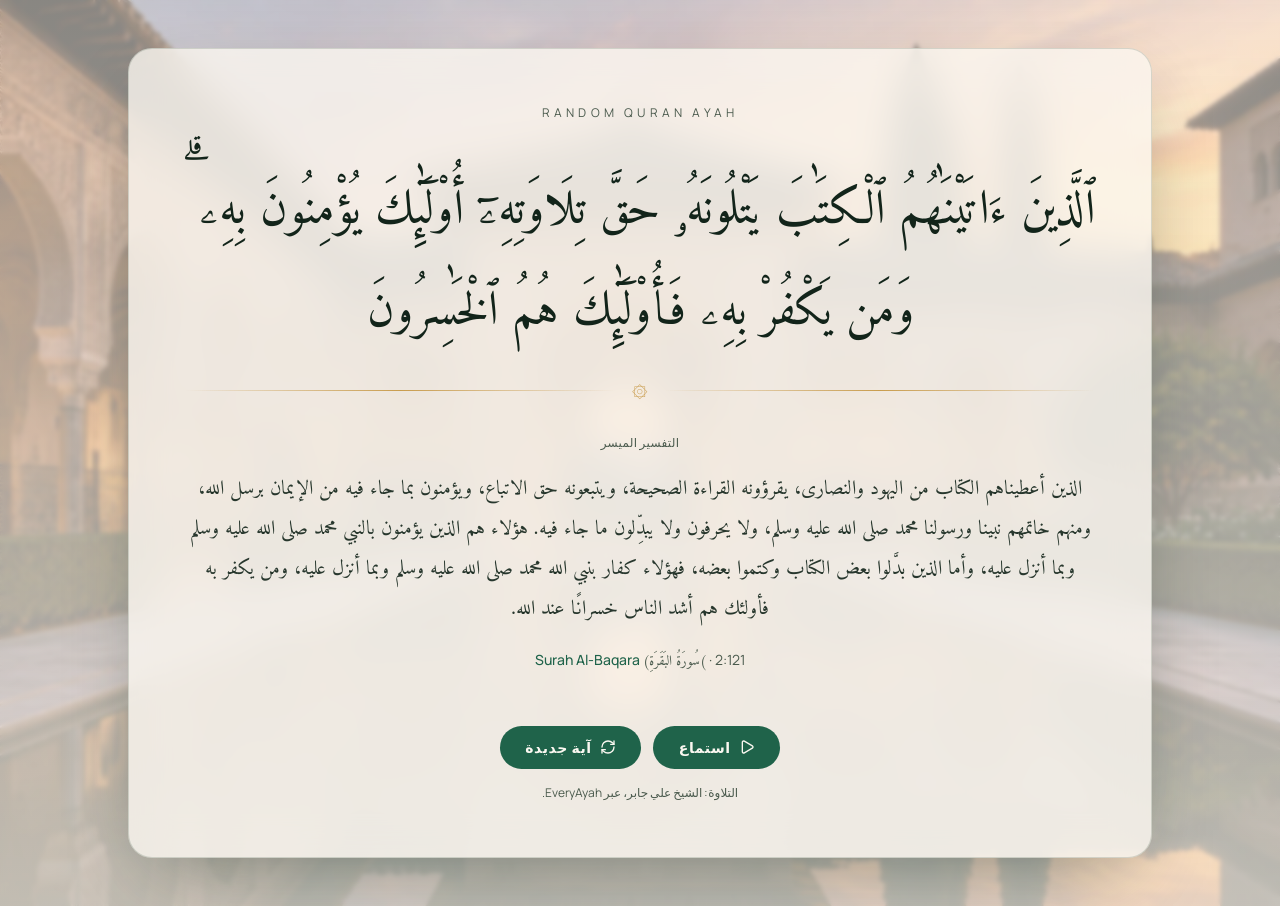
==== commit 41e775d2: "Add audio feature + UI enhancement" ====
--- a/index.html
+++ b/index.html
@@ -3,8 +3,8 @@
 <head>
 <meta charset="UTF-8" /><meta name="viewport" content="width=device-width, initial-scale=1" />
 <title>Random Quran Ayah</title>
-  <script type="module" crossorigin src="./assets/index-Cg0h3xc_.js"></script>
-  <link rel="stylesheet" crossorigin href="./assets/index-DGsIuaZL.css">
+  <script type="module" crossorigin src="./assets/index-CGMEFjK4.js"></script>
+  <link rel="stylesheet" crossorigin href="./assets/index-Cw36GpqF.css">
 </head>
 <body><div id="root"></div></body>
 </html>
--- a/assets/index-Cw36GpqF.css
+++ b/assets/index-Cw36GpqF.css
@@ -0,0 +1 @@
+@font-face{font-family:Amiri Quran;font-style:normal;font-display:swap;font-weight:400;src:url(./amiri-quran-arabic-400-normal-wRcqfVJx.woff2)format("woff2")}@font-face{font-family:Amiri;font-style:normal;font-display:swap;font-weight:400;src:url(./amiri-arabic-400-normal-D0NIBXga.woff2)format("woff2")}@font-face{font-family:Amiri;font-style:normal;font-display:swap;font-weight:700;src:url(./amiri-arabic-700-normal-D8FrblyB.woff2)format("woff2")}@font-face{font-family:Cormorant Garamond;font-style:normal;font-display:swap;font-weight:400;src:url(./cormorant-garamond-latin-400-normal-B-1hWBU7.woff2)format("woff2")}@font-face{font-family:Cormorant Garamond;font-style:normal;font-display:swap;font-weight:500;src:url(./cormorant-garamond-latin-500-normal-BsRWmXhO.woff2)format("woff2")}@font-face{font-family:Cormorant Garamond;font-style:italic;font-display:swap;font-weight:400;src:url(./cormorant-garamond-latin-400-italic-Dc_OZ8oc.woff2)format("woff2")}@font-face{font-family:Manrope;font-style:normal;font-display:swap;font-weight:400;src:url(./manrope-latin-400-normal-PaqtzbVb.woff2)format("woff2")}@font-face{font-family:Manrope;font-style:normal;font-display:swap;font-weight:500;src:url(./manrope-latin-500-normal-BYYD-dBL.woff2)format("woff2")}@font-face{font-family:Manrope;font-style:normal;font-display:swap;font-weight:600;src:url(./manrope-latin-600-normal-4f0koTD-.woff2)format("woff2")}@layer properties{@supports (((-webkit-hyphens:none)) and (not (margin-trim:inline))) or ((-moz-orient:inline) and (not (color:rgb(from red r g b)))){*,:before,:after,::backdrop{--tw-translate-x:0;--tw-translate-y:0;--tw-translate-z:0;--tw-rotate-x:initial;--tw-rotate-y:initial;--tw-rotate-z:initial;--tw-skew-x:initial;--tw-skew-y:initial;--tw-space-y-reverse:0;--tw-space-x-reverse:0;--tw-border-style:solid;--tw-leading:initial;--tw-font-weight:initial;--tw-tracking:initial;--tw-ordinal:initial;--tw-slashed-zero:initial;--tw-numeric-figure:initial;--tw-numeric-spacing:initial;--tw-numeric-fraction:initial;--tw-shadow:0 0 #0000;--tw-shadow-color:initial;--tw-shadow-alpha:100%;--tw-inset-shadow:0 0 #0000;--tw-inset-shadow-color:initial;--tw-inset-shadow-alpha:100%;--tw-ring-color:initial;--tw-ring-shadow:0 0 #0000;--tw-inset-ring-color:initial;--tw-inset-ring-shadow:0 0 #0000;--tw-ring-inset:initial;--tw-ring-offset-width:0px;--tw-ring-offset-color:#fff;--tw-ring-offset-shadow:0 0 #0000;--tw-outline-style:solid;--tw-blur:initial;--tw-brightness:initial;--tw-contrast:initial;--tw-grayscale:initial;--tw-hue-rotate:initial;--tw-invert:initial;--tw-opacity:initial;--tw-saturate:initial;--tw-sepia:initial;--tw-drop-shadow:initial;--tw-drop-shadow-color:initial;--tw-drop-shadow-alpha:100%;--tw-drop-shadow-size:initial;--tw-duration:initial;--tw-ease:initial;--tw-content:"";--tw-animation-delay:0s;--tw-animation-direction:normal;--tw-animation-duration:initial;--tw-animation-fill-mode:none;--tw-animation-iteration-count:1;--tw-enter-blur:0;--tw-enter-opacity:1;--tw-enter-rotate:0;--tw-enter-scale:1;--tw-enter-translate-x:0;--tw-enter-translate-y:0;--tw-exit-blur:0;--tw-exit-opacity:1;--tw-exit-rotate:0;--tw-exit-scale:1;--tw-exit-translate-x:0;--tw-exit-translate-y:0}}}@layer theme{:root,:host{--font-sans:"Manrope", system-ui, sans-serif;--font-mono:ui-monospace, SFMono-Regular, Menlo, Monaco, Consolas, "Liberation Mono", "Courier New", monospace;--color-black:#000;--spacing:.25rem;--container-sm:24rem;--container-md:28rem;--container-lg:32rem;--text-xs:.75rem;--text-xs--line-height:calc(1 / .75);--text-sm:.875rem;--text-sm--line-height:calc(1.25 / .875);--text-base:1rem;--text-base--line-height:calc(1.5 / 1);--text-lg:1.125rem;--text-lg--line-height:calc(1.75 / 1.125);--text-xl:1.25rem;--text-xl--line-height:calc(1.75 / 1.25);--text-2xl:1.5rem;--text-2xl--line-height:calc(2 / 1.5);--text-3xl:1.875rem;--text-3xl--line-height:calc(2.25 / 1.875);--text-5xl:3rem;--text-5xl--line-height:1;--text-7xl:4.5rem;--text-7xl--line-height:1;--font-weight-normal:400;--font-weight-medium:500;--font-weight-semibold:600;--font-weight-bold:700;--tracking-tight:-.025em;--tracking-wide:.025em;--tracking-widest:.1em;--leading-relaxed:1.625;--leading-loose:2;--ease-in-out:cubic-bezier(.4, 0, .2, 1);--animate-spin:spin 1s linear infinite;--animate-pulse:pulse 2s cubic-bezier(.4, 0, .6, 1) infinite;--aspect-video:16 / 9;--default-transition-duration:.15s;--default-transition-timing-function:cubic-bezier(.4, 0, .2, 1);--default-font-family:"Manrope", system-ui, sans-serif;--default-mono-font-family:var(--font-mono);--color-background:var(--background);--color-foreground:var(--foreground);--color-border:var(--border);--font-quran:"Amiri Quran", "Amiri", "Noto Naskh Arabic", serif;--font-serif-en:"Cormorant Garamond", Georgia, serif}}@layer base{*,:after,:before,::backdrop{box-sizing:border-box;border:0 solid;margin:0;padding:0}::file-selector-button{box-sizing:border-box;border:0 solid;margin:0;padding:0}html,:host{-webkit-text-size-adjust:100%;tab-size:4;line-height:1.5;font-family:var(--default-font-family,-apple-system, BlinkMacSystemFont, "Segoe UI", Roboto, "Helvetica Neue", "Noto Sans", Arial, sans-serif, "Apple Color Emoji", "Segoe UI Emoji", "Segoe UI Symbol", "Noto Color Emoji");font-feature-settings:var(--default-font-feature-settings,normal);font-variation-settings:var(--default-font-variation-settings,normal);-webkit-tap-highlight-color:transparent}hr{height:0;color:inherit;border-top-width:1px}abbr:where([title]){-webkit-text-decoration:underline dotted;text-decoration:underline dotted}h1,h2,h3,h4,h5,h6{font-size:inherit;font-weight:inherit}a{color:inherit;-webkit-text-decoration:inherit;-webkit-text-decoration:inherit;-webkit-text-decoration:inherit;-webkit-text-decoration:inherit;text-decoration:inherit}b,strong{font-weight:bolder}code,kbd,samp,pre{font-family:var(--default-mono-font-family,ui-monospace, SFMono-Regular, Menlo, Monaco, Consolas, "Liberation Mono", "Courier New", monospace);font-feature-settings:var(--default-mono-font-feature-settings,normal);font-variation-settings:var(--default-mono-font-variation-settings,normal);font-size:1em}small{font-size:80%}sub,sup{vertical-align:baseline;font-size:75%;line-height:0;position:relative}sub{bottom:-.25em}sup{top:-.5em}table{text-indent:0;border-color:inherit;border-collapse:collapse}:-moz-focusring:where(:not(iframe)){outline:auto}progress{vertical-align:baseline}summary{display:list-item}ol,ul,menu{list-style:none}img,svg,video,canvas,audio,iframe,embed,object{vertical-align:middle;display:block}img,video{max-width:100%;height:auto}button,input,select,optgroup,textarea{font:inherit;font-feature-settings:inherit;font-variation-settings:inherit;letter-spacing:inherit;color:inherit;opacity:1;background-color:#0000;border-radius:0}::file-selector-button{font:inherit;font-feature-settings:inherit;font-variation-settings:inherit;letter-spacing:inherit;color:inherit;opacity:1;background-color:#0000;border-radius:0}:where(select:is([multiple],[size])) optgroup{font-weight:bolder}:where(select:is([multiple],[size])) optgroup option{padding-inline-start:20px}::file-selector-button{margin-inline-end:4px}::placeholder{opacity:1}@supports (not ((-webkit-appearance:-apple-pay-button))) or (contain-intrinsic-size:1px){::placeholder{color:currentColor}@supports (color:color-mix(in lab, red, red)){::placeholder{color:color-mix(in oklab, currentcolor 50%, transparent)}}}textarea{resize:vertical}::-webkit-search-decoration{-webkit-appearance:none}::-webkit-date-and-time-value{min-height:1lh;text-align:inherit}::-webkit-datetime-edit{display:inline-flex}::-webkit-datetime-edit-fields-wrapper{padding:0}::-webkit-datetime-edit{padding-block:0}::-webkit-datetime-edit-year-field{padding-block:0}::-webkit-datetime-edit-month-field{padding-block:0}::-webkit-datetime-edit-day-field{padding-block:0}::-webkit-datetime-edit-hour-field{padding-block:0}::-webkit-datetime-edit-minute-field{padding-block:0}::-webkit-datetime-edit-second-field{padding-block:0}::-webkit-datetime-edit-millisecond-field{padding-block:0}::-webkit-datetime-edit-meridiem-field{padding-block:0}::-webkit-calendar-picker-indicator{line-height:1}:-moz-ui-invalid{box-shadow:none}button,input:where([type=button],[type=reset],[type=submit]){appearance:button}::file-selector-button{appearance:button}::-webkit-inner-spin-button{height:auto}::-webkit-outer-spin-button{height:auto}[hidden]:where(:not([hidden=until-found])){display:none!important}*{border-color:var(--color-border)}body{background-color:var(--color-background);color:var(--color-foreground)}}@layer components{body{font-family:var(--font-sans)}.bg-layer{object-fit:cover;opacity:0;width:100%;height:100%;transition:opacity 2.5s,transform 30s linear;position:absolute;inset:0;transform:scale(1.06)}.bg-layer[data-active=true]{opacity:1;transform:scale(1)}.bg-overlay{background:var(--overlay);-webkit-backdrop-filter:blur(2px);backdrop-filter:blur(2px);position:absolute;inset:0}.ayah-card{background:var(--card);color:var(--card-foreground);border:1px solid var(--border);border-radius:calc(var(--radius) * 2);box-shadow:var(--shadow-card);-webkit-backdrop-filter:blur(18px);backdrop-filter:blur(18px);max-height:calc(100vh - 3rem);padding:clamp(1.5rem,5vw,3.5rem);overflow-y:auto}.ornament{color:var(--accent);align-items:center;gap:1rem;display:flex}.ornament:before,.ornament:after{content:"";background:linear-gradient(90deg, transparent, var(--accent), transparent);flex:1;height:1px}.ayah-button{background:var(--primary);color:var(--primary-foreground);letter-spacing:.04em;cursor:pointer;border-radius:999px;align-items:center;gap:.5rem;padding:.7rem 1.6rem;font-size:.875rem;font-weight:600;transition:transform .2s,opacity .2s;display:inline-flex}.ayah-button:hover{transform:translateY(-1px)}.ayah-button:disabled{opacity:.7;cursor:progress}::-webkit-scrollbar{width:12px;height:12px}::-webkit-scrollbar-track{background:0 0}::-webkit-scrollbar-button{width:0;height:0;display:none}::-webkit-scrollbar-thumb{background:var(--primary)}@supports (color:color-mix(in lab, red, red)){::-webkit-scrollbar-thumb{background:color-mix(in oklab, var(--primary) 55%, transparent)}}::-webkit-scrollbar-thumb{background-clip:content-box;border:4px solid #0000;border-radius:999px}::-webkit-scrollbar-thumb:hover{background:var(--primary);background-clip:content-box;border:4px solid #0000;border-radius:999px}::-webkit-scrollbar-corner{background:0 0}@supports not selector(::-webkit-scrollbar){*{scrollbar-width:thin;scrollbar-color:var(--primary) transparent}}}@layer utilities{.pointer-events-none{pointer-events:none}.invisible{visibility:hidden}.sr-only{clip-path:inset(50%);white-space:nowrap;border-width:0;width:1px;height:1px;margin:-1px;padding:0;position:absolute;overflow:hidden}.absolute{position:absolute}.fixed{position:fixed}.relative{position:relative}.inset-0{inset:0}.inset-x-0{inset-inline:0}.inset-y-0{inset-block:0}.-top-12{top:calc(var(--spacing) * -12)}.top-0{top:0}.top-1\.5{top:calc(var(--spacing) * 1.5)}.top-1\/2{top:50%}.top-3\.5{top:calc(var(--spacing) * 3.5)}.top-4{top:calc(var(--spacing) * 4)}.top-\[1px\]{top:1px}.top-\[50\%\]{top:50%}.top-\[60\%\]{top:60%}.top-full{top:100%}.-right-12{right:calc(var(--spacing) * -12)}.right-0{right:0}.right-1{right:var(--spacing)}.right-2{right:calc(var(--spacing) * 2)}.right-3{right:calc(var(--spacing) * 3)}.right-4{right:calc(var(--spacing) * 4)}.-bottom-12{bottom:calc(var(--spacing) * -12)}.bottom-0{bottom:0}.-left-12{left:calc(var(--spacing) * -12)}.left-0{left:0}.left-1\/2{left:50%}.left-2{left:calc(var(--spacing) * 2)}.left-\[50\%\]{left:50%}.z-10{z-index:10}.z-20{z-index:20}.z-50{z-index:50}.z-\[1\]{z-index:1}.-mx-1{margin-inline:calc(var(--spacing) * -1)}.mx-2{margin-inline:calc(var(--spacing) * 2)}.mx-3\.5{margin-inline:calc(var(--spacing) * 3.5)}.mx-auto{margin-inline:auto}.my-0\.5{margin-block:calc(var(--spacing) * .5)}.my-1{margin-block:var(--spacing)}.my-8{margin-block:calc(var(--spacing) * 8)}.-mt-4{margin-top:calc(var(--spacing) * -4)}.mt-1\.5{margin-top:calc(var(--spacing) * 1.5)}.mt-2{margin-top:calc(var(--spacing) * 2)}.mt-4{margin-top:calc(var(--spacing) * 4)}.mt-6{margin-top:calc(var(--spacing) * 6)}.mt-24{margin-top:calc(var(--spacing) * 24)}.mt-auto{margin-top:auto}.mr-2{margin-right:calc(var(--spacing) * 2)}.mb-1{margin-bottom:var(--spacing)}.mb-3{margin-bottom:calc(var(--spacing) * 3)}.mb-6{margin-bottom:calc(var(--spacing) * 6)}.-ml-4{margin-left:calc(var(--spacing) * -4)}.ml-1{margin-left:var(--spacing)}.ml-auto{margin-left:auto}.block{display:block}.flex{display:flex}.grid{display:grid}.hidden{display:none}.inline-flex{display:inline-flex}.table{display:table}.aspect-square{aspect-ratio:1}.aspect-video{aspect-ratio:var(--aspect-video)}.size-\(--cell-size\){width:var(--cell-size);height:var(--cell-size)}.size-4{width:calc(var(--spacing) * 4);height:calc(var(--spacing) * 4)}.h-\(--cell-size\){height:var(--cell-size)}.h-1\.5{height:calc(var(--spacing) * 1.5)}.h-2{height:calc(var(--spacing) * 2)}.h-2\.5{height:calc(var(--spacing) * 2.5)}.h-3{height:calc(var(--spacing) * 3)}.h-3\.5{height:calc(var(--spacing) * 3.5)}.h-4{height:calc(var(--spacing) * 4)}.h-5{height:calc(var(--spacing) * 5)}.h-7{height:calc(var(--spacing) * 7)}.h-8{height:calc(var(--spacing) * 8)}.h-9{height:calc(var(--spacing) * 9)}.h-10{height:calc(var(--spacing) * 10)}.h-12{height:calc(var(--spacing) * 12)}.h-\[1px\]{height:1px}.h-\[var\(--radix-navigation-menu-viewport-height\)\]{height:var(--radix-navigation-menu-viewport-height)}.h-\[var\(--radix-select-trigger-height\)\]{height:var(--radix-select-trigger-height)}.h-auto{height:auto}.h-full{height:100%}.h-px{height:1px}.h-svh{height:100svh}.max-h-\(--radix-context-menu-content-available-height\){max-height:var(--radix-context-menu-content-available-height)}.max-h-\(--radix-select-content-available-height\){max-height:var(--radix-select-content-available-height)}.max-h-\[300px\]{max-height:300px}.max-h-\[var\(--radix-dropdown-menu-content-available-height\)\]{max-height:var(--radix-dropdown-menu-content-available-height)}.min-h-0{min-height:0}.min-h-6{min-height:calc(var(--spacing) * 6)}.min-h-\[60px\]{min-height:60px}.min-h-screen{min-height:100vh}.min-h-svh{min-height:100svh}.w-\(--cell-size\){width:var(--cell-size)}.w-\(--sidebar-width\){width:var(--sidebar-width)}.w-0{width:0}.w-1{width:var(--spacing)}.w-2{width:calc(var(--spacing) * 2)}.w-2\.5{width:calc(var(--spacing) * 2.5)}.w-3{width:calc(var(--spacing) * 3)}.w-3\.5{width:calc(var(--spacing) * 3.5)}.w-3\/4{width:75%}.w-4{width:calc(var(--spacing) * 4)}.w-5{width:calc(var(--spacing) * 5)}.w-7{width:calc(var(--spacing) * 7)}.w-8{width:calc(var(--spacing) * 8)}.w-9{width:calc(var(--spacing) * 9)}.w-10{width:calc(var(--spacing) * 10)}.w-64{width:calc(var(--spacing) * 64)}.w-72{width:calc(var(--spacing) * 72)}.w-\[1px\]{width:1px}.w-\[100px\]{width:100px}.w-auto{width:auto}.w-fit{width:fit-content}.w-full{width:100%}.w-max{width:max-content}.w-px{width:1px}.max-w-\(--skeleton-width\){max-width:var(--skeleton-width)}.max-w-lg{max-width:var(--container-lg)}.max-w-max{max-width:max-content}.max-w-md{max-width:var(--container-md)}.min-w-\(--cell-size\){min-width:var(--cell-size)}.min-w-0{min-width:0}.min-w-5{min-width:calc(var(--spacing) * 5)}.min-w-8{min-width:calc(var(--spacing) * 8)}.min-w-9{min-width:calc(var(--spacing) * 9)}.min-w-10{min-width:calc(var(--spacing) * 10)}.min-w-\[8rem\]{min-width:8rem}.min-w-\[12rem\]{min-width:12rem}.min-w-\[var\(--radix-select-trigger-width\)\]{min-width:var(--radix-select-trigger-width)}.flex-1{flex:1}.shrink-0{flex-shrink:0}.grow{flex-grow:1}.grow-0{flex-grow:0}.basis-full{flex-basis:100%}.caption-bottom{caption-side:bottom}.border-collapse{border-collapse:collapse}.origin-\(--radix-context-menu-content-transform-origin\){transform-origin:var(--radix-context-menu-content-transform-origin)}.origin-\(--radix-dropdown-menu-content-transform-origin\){transform-origin:var(--radix-dropdown-menu-content-transform-origin)}.origin-\(--radix-hover-card-content-transform-origin\){transform-origin:var(--radix-hover-card-content-transform-origin)}.origin-\(--radix-menubar-content-transform-origin\){transform-origin:var(--radix-menubar-content-transform-origin)}.origin-\(--radix-popover-content-transform-origin\){transform-origin:var(--radix-popover-content-transform-origin)}.origin-\(--radix-select-content-transform-origin\){transform-origin:var(--radix-select-content-transform-origin)}.origin-\(--radix-tooltip-content-transform-origin\){transform-origin:var(--radix-tooltip-content-transform-origin)}.-translate-x-1\/2{--tw-translate-x:calc(calc(1 / 2 * 100%) * -1);translate:var(--tw-translate-x) var(--tw-translate-y)}.-translate-x-px{--tw-translate-x:-1px;translate:var(--tw-translate-x) var(--tw-translate-y)}.translate-x-\[-50\%\]{--tw-translate-x:-50%;translate:var(--tw-translate-x) var(--tw-translate-y)}.translate-x-px{--tw-translate-x:1px;translate:var(--tw-translate-x) var(--tw-translate-y)}.-translate-y-1\/2{--tw-translate-y:calc(calc(1 / 2 * 100%) * -1);translate:var(--tw-translate-x) var(--tw-translate-y)}.translate-y-\[-50\%\]{--tw-translate-y:-50%;translate:var(--tw-translate-x) var(--tw-translate-y)}.rotate-45{rotate:45deg}.rotate-90{rotate:90deg}.transform{transform:var(--tw-rotate-x,) var(--tw-rotate-y,) var(--tw-rotate-z,) var(--tw-skew-x,) var(--tw-skew-y,)}.animate-caret-blink{animation:1.25s ease-out infinite caret-blink}.animate-in{animation:enter var(--tw-animation-duration,var(--tw-duration,.15s))var(--tw-ease,ease)var(--tw-animation-delay,0s)var(--tw-animation-iteration-count,1)var(--tw-animation-direction,normal)var(--tw-animation-fill-mode,none)}.animate-pulse{animation:var(--animate-pulse)}.animate-spin{animation:var(--animate-spin)}.cursor-default{cursor:default}.cursor-pointer{cursor:pointer}.touch-none{touch-action:none}.list-none{list-style-type:none}.flex-col{flex-direction:column}.flex-col-reverse{flex-direction:column-reverse}.flex-row{flex-direction:row}.flex-wrap{flex-wrap:wrap}.place-content-center{place-content:center}.items-center{align-items:center}.items-end{align-items:flex-end}.items-start{align-items:flex-start}.items-stretch{align-items:stretch}.justify-between{justify-content:space-between}.justify-center{justify-content:center}.gap-1{gap:var(--spacing)}.gap-1\.5{gap:calc(var(--spacing) * 1.5)}.gap-2{gap:calc(var(--spacing) * 2)}.gap-3{gap:calc(var(--spacing) * 3)}.gap-4{gap:calc(var(--spacing) * 4)}:where(.space-y-1\.5>:not(:last-child)){--tw-space-y-reverse:0;margin-block-start:calc(calc(var(--spacing) * 1.5) * var(--tw-space-y-reverse));margin-block-end:calc(calc(var(--spacing) * 1.5) * calc(1 - var(--tw-space-y-reverse)))}:where(.space-y-2>:not(:last-child)){--tw-space-y-reverse:0;margin-block-start:calc(calc(var(--spacing) * 2) * var(--tw-space-y-reverse));margin-block-end:calc(calc(var(--spacing) * 2) * calc(1 - var(--tw-space-y-reverse)))}:where(.space-x-1>:not(:last-child)){--tw-space-x-reverse:0;margin-inline-start:calc(var(--spacing) * var(--tw-space-x-reverse));margin-inline-end:calc(var(--spacing) * calc(1 - var(--tw-space-x-reverse)))}.overflow-auto{overflow:auto}.overflow-hidden{overflow:hidden}.overflow-x-hidden{overflow-x:hidden}.overflow-y-auto{overflow-y:auto}.rounded-\[2px\]{border-radius:2px}.rounded-\[inherit\]{border-radius:inherit}.rounded-full{border-radius:2147483647px}.rounded-lg{border-radius:var(--radius)}.rounded-md{border-radius:calc(var(--radius) - 2px)}.rounded-none{border-radius:0}.rounded-sm{border-radius:calc(var(--radius) - 4px)}.rounded-xl{border-radius:calc(var(--radius) + 4px)}.rounded-t-\[10px\]{border-top-left-radius:10px;border-top-right-radius:10px}.rounded-l-md{border-top-left-radius:calc(var(--radius) - 2px);border-bottom-left-radius:calc(var(--radius) - 2px)}.rounded-tl-sm{border-top-left-radius:calc(var(--radius) - 4px)}.rounded-r-md{border-top-right-radius:calc(var(--radius) - 2px);border-bottom-right-radius:calc(var(--radius) - 2px)}.border{border-style:var(--tw-border-style);border-width:1px}.border-2{border-style:var(--tw-border-style);border-width:2px}.border-\[1\.5px\]{border-style:var(--tw-border-style);border-width:1.5px}.border-y{border-block-style:var(--tw-border-style);border-block-width:1px}.border-t{border-top-style:var(--tw-border-style);border-top-width:1px}.border-r{border-right-style:var(--tw-border-style);border-right-width:1px}.border-b{border-bottom-style:var(--tw-border-style);border-bottom-width:1px}.border-l{border-left-style:var(--tw-border-style);border-left-width:1px}.border-dashed{--tw-border-style:dashed;border-style:dashed}.border-\(--color-border\){border-color:var(--color-border)}.border-border,.border-border\/50{border-color:var(--border)}@supports (color:color-mix(in lab, red, red)){.border-border\/50{border-color:color-mix(in oklab, var(--border) 50%, transparent)}}.border-destructive\/50{border-color:var(--destructive)}@supports (color:color-mix(in lab, red, red)){.border-destructive\/50{border-color:color-mix(in oklab, var(--destructive) 50%, transparent)}}.border-input{border-color:var(--input)}.border-primary,.border-primary\/50{border-color:var(--primary)}@supports (color:color-mix(in lab, red, red)){.border-primary\/50{border-color:color-mix(in oklab, var(--primary) 50%, transparent)}}.border-transparent{border-color:#0000}.border-t-primary{border-top-color:var(--primary)}.border-t-transparent{border-top-color:#0000}.border-l-transparent{border-left-color:#0000}.bg-\(--color-bg\){background-color:var(--color-bg)}.bg-accent{background-color:var(--accent)}.bg-background{background-color:var(--background)}.bg-black\/80{background-color:#000c}@supports (color:color-mix(in lab, red, red)){.bg-black\/80{background-color:color-mix(in oklab, var(--color-black) 80%, transparent)}}.bg-border{background-color:var(--border)}.bg-card{background-color:var(--card)}.bg-destructive{background-color:var(--destructive)}.bg-foreground{background-color:var(--foreground)}.bg-muted,.bg-muted\/50{background-color:var(--muted)}@supports (color:color-mix(in lab, red, red)){.bg-muted\/50{background-color:color-mix(in oklab, var(--muted) 50%, transparent)}}.bg-popover{background-color:var(--popover)}.bg-primary,.bg-primary\/10{background-color:var(--primary)}@supports (color:color-mix(in lab, red, red)){.bg-primary\/10{background-color:color-mix(in oklab, var(--primary) 10%, transparent)}}.bg-primary\/20{background-color:var(--primary)}@supports (color:color-mix(in lab, red, red)){.bg-primary\/20{background-color:color-mix(in oklab, var(--primary) 20%, transparent)}}.bg-secondary{background-color:var(--secondary)}.bg-transparent{background-color:#0000}.fill-current{fill:currentColor}.fill-primary{fill:var(--primary)}.p-0{padding:0}.p-1{padding:var(--spacing)}.p-2{padding:calc(var(--spacing) * 2)}.p-3{padding:calc(var(--spacing) * 3)}.p-4{padding:calc(var(--spacing) * 4)}.p-6{padding:calc(var(--spacing) * 6)}.p-\[1px\]{padding:1px}.px-\(--cell-size\){padding-inline:var(--cell-size)}.px-1{padding-inline:var(--spacing)}.px-1\.5{padding-inline:calc(var(--spacing) * 1.5)}.px-2{padding-inline:calc(var(--spacing) * 2)}.px-2\.5{padding-inline:calc(var(--spacing) * 2.5)}.px-3{padding-inline:calc(var(--spacing) * 3)}.px-4{padding-inline:calc(var(--spacing) * 4)}.px-8{padding-inline:calc(var(--spacing) * 8)}.py-0\.5{padding-block:calc(var(--spacing) * .5)}.py-1{padding-block:var(--spacing)}.py-1\.5{padding-block:calc(var(--spacing) * 1.5)}.py-2{padding-block:calc(var(--spacing) * 2)}.py-3{padding-block:calc(var(--spacing) * 3)}.py-4{padding-block:calc(var(--spacing) * 4)}.py-6{padding-block:calc(var(--spacing) * 6)}.py-12{padding-block:calc(var(--spacing) * 12)}.py-16{padding-block:calc(var(--spacing) * 16)}.pt-0{padding-top:0}.pt-3{padding-top:calc(var(--spacing) * 3)}.pt-4{padding-top:calc(var(--spacing) * 4)}.pr-1{padding-right:var(--spacing)}.pr-2{padding-right:calc(var(--spacing) * 2)}.pr-2\.5{padding-right:calc(var(--spacing) * 2.5)}.pr-8{padding-right:calc(var(--spacing) * 8)}.pb-3{padding-bottom:calc(var(--spacing) * 3)}.pb-4{padding-bottom:calc(var(--spacing) * 4)}.pl-2{padding-left:calc(var(--spacing) * 2)}.pl-2\.5{padding-left:calc(var(--spacing) * 2.5)}.pl-4{padding-left:calc(var(--spacing) * 4)}.pl-8{padding-left:calc(var(--spacing) * 8)}.text-center{text-align:center}.text-left{text-align:left}.align-middle{vertical-align:middle}.font-mono{font-family:var(--font-mono)}.font-quran{font-family:var(--font-quran);font-family:Amiri Quran,Amiri,Noto Naskh Arabic,serif}.text-2xl{font-size:var(--text-2xl);line-height:var(--tw-leading,var(--text-2xl--line-height))}.text-3xl{font-size:var(--text-3xl);line-height:var(--tw-leading,var(--text-3xl--line-height))}.text-7xl{font-size:var(--text-7xl);line-height:var(--tw-leading,var(--text-7xl--line-height))}.text-base{font-size:var(--text-base);line-height:var(--tw-leading,var(--text-base--line-height))}.text-lg{font-size:var(--text-lg);line-height:var(--tw-leading,var(--text-lg--line-height))}.text-sm{font-size:var(--text-sm);line-height:var(--tw-leading,var(--text-sm--line-height))}.text-xl{font-size:var(--text-xl);line-height:var(--tw-leading,var(--text-xl--line-height))}.text-xs{font-size:var(--text-xs);line-height:var(--tw-leading,var(--text-xs--line-height))}.text-\[0\.8rem\]{font-size:.8rem}.leading-\[2\.1\]{--tw-leading:2.1;line-height:2.1}.leading-loose{--tw-leading:var(--leading-loose);line-height:var(--leading-loose)}.leading-none{--tw-leading:1;line-height:1}.font-bold{--tw-font-weight:var(--font-weight-bold);font-weight:var(--font-weight-bold)}.font-medium{--tw-font-weight:var(--font-weight-medium);font-weight:var(--font-weight-medium)}.font-normal{--tw-font-weight:var(--font-weight-normal);font-weight:var(--font-weight-normal)}.font-semibold{--tw-font-weight:var(--font-weight-semibold);font-weight:var(--font-weight-semibold)}.tracking-\[0\.35em\]{--tw-tracking:.35em;letter-spacing:.35em}.tracking-tight{--tw-tracking:var(--tracking-tight);letter-spacing:var(--tracking-tight)}.tracking-wide{--tw-tracking:var(--tracking-wide);letter-spacing:var(--tracking-wide)}.tracking-widest{--tw-tracking:var(--tracking-widest);letter-spacing:var(--tracking-widest)}.break-words{overflow-wrap:break-word}.whitespace-nowrap{white-space:nowrap}.text-accent-foreground{color:var(--accent-foreground)}.text-card-foreground{color:var(--card-foreground)}.text-current{color:currentColor}.text-destructive{color:var(--destructive)}.text-destructive-foreground{color:var(--destructive-foreground)}.text-foreground,.text-foreground\/90{color:var(--foreground)}@supports (color:color-mix(in lab, red, red)){.text-foreground\/90{color:color-mix(in oklab, var(--foreground) 90%, transparent)}}.text-muted-foreground{color:var(--muted-foreground)}.text-popover-foreground{color:var(--popover-foreground)}.text-primary{color:var(--primary)}.text-primary-foreground{color:var(--primary-foreground)}.text-secondary-foreground{color:var(--secondary-foreground)}.uppercase{text-transform:uppercase}.tabular-nums{--tw-numeric-spacing:tabular-nums;font-variant-numeric:var(--tw-ordinal,) var(--tw-slashed-zero,) var(--tw-numeric-figure,) var(--tw-numeric-spacing,) var(--tw-numeric-fraction,)}.underline-offset-4{text-underline-offset:4px}.opacity-0{opacity:0}.opacity-50{opacity:.5}.opacity-60{opacity:.6}.opacity-70{opacity:.7}.shadow{--tw-shadow:0 1px 3px 0 var(--tw-shadow-color,#0000001a), 0 1px 2px -1px var(--tw-shadow-color,#0000001a);box-shadow:var(--tw-inset-shadow), var(--tw-inset-ring-shadow), var(--tw-ring-offset-shadow), var(--tw-ring-shadow), var(--tw-shadow)}.shadow-\[0_0_0_1px_var\(--sidebar-border\)\]{--tw-shadow:0 0 0 1px var(--tw-shadow-color,var(--sidebar-border));box-shadow:var(--tw-inset-shadow), var(--tw-inset-ring-shadow), var(--tw-ring-offset-shadow), var(--tw-ring-shadow), var(--tw-shadow)}.shadow-lg{--tw-shadow:0 10px 15px -3px var(--tw-shadow-color,#0000001a), 0 4px 6px -4px var(--tw-shadow-color,#0000001a);box-shadow:var(--tw-inset-shadow), var(--tw-inset-ring-shadow), var(--tw-ring-offset-shadow), var(--tw-ring-shadow), var(--tw-shadow)}.shadow-md{--tw-shadow:0 4px 6px -1px var(--tw-shadow-color,#0000001a), 0 2px 4px -2px var(--tw-shadow-color,#0000001a);box-shadow:var(--tw-inset-shadow), var(--tw-inset-ring-shadow), var(--tw-ring-offset-shadow), var(--tw-ring-shadow), var(--tw-shadow)}.shadow-none{--tw-shadow:0 0 #0000;box-shadow:var(--tw-inset-shadow), var(--tw-inset-ring-shadow), var(--tw-ring-offset-shadow), var(--tw-ring-shadow), var(--tw-shadow)}.shadow-sm{--tw-shadow:0 1px 3px 0 var(--tw-shadow-color,#0000001a), 0 1px 2px -1px var(--tw-shadow-color,#0000001a);box-shadow:var(--tw-inset-shadow), var(--tw-inset-ring-shadow), var(--tw-ring-offset-shadow), var(--tw-ring-shadow), var(--tw-shadow)}.shadow-xl{--tw-shadow:0 20px 25px -5px var(--tw-shadow-color,#0000001a), 0 8px 10px -6px var(--tw-shadow-color,#0000001a);box-shadow:var(--tw-inset-shadow), var(--tw-inset-ring-shadow), var(--tw-ring-offset-shadow), var(--tw-ring-shadow), var(--tw-shadow)}.shadow-xs{--tw-shadow:0 1px 2px 0 var(--tw-shadow-color,#0000000d);box-shadow:var(--tw-inset-shadow), var(--tw-inset-ring-shadow), var(--tw-ring-offset-shadow), var(--tw-ring-shadow), var(--tw-shadow)}.ring-0{--tw-ring-shadow:var(--tw-ring-inset,) 0 0 0 calc(0px + var(--tw-ring-offset-width)) var(--tw-ring-color,currentcolor);box-shadow:var(--tw-inset-shadow), var(--tw-inset-ring-shadow), var(--tw-ring-offset-shadow), var(--tw-ring-shadow), var(--tw-shadow)}.ring-1{--tw-ring-shadow:var(--tw-ring-inset,) 0 0 0 calc(1px + var(--tw-ring-offset-width)) var(--tw-ring-color,currentcolor);box-shadow:var(--tw-inset-shadow), var(--tw-inset-ring-shadow), var(--tw-ring-offset-shadow), var(--tw-ring-shadow), var(--tw-shadow)}.ring-ring{--tw-ring-color:var(--ring)}.ring-offset-background{--tw-ring-offset-color:var(--background)}.outline{outline-style:var(--tw-outline-style);outline-width:1px}.filter{filter:var(--tw-blur,) var(--tw-brightness,) var(--tw-contrast,) var(--tw-grayscale,) var(--tw-hue-rotate,) var(--tw-invert,) var(--tw-saturate,) var(--tw-sepia,) var(--tw-drop-shadow,)}.transition{transition-property:color,background-color,border-color,outline-color,text-decoration-color,fill,stroke,--tw-gradient-from,--tw-gradient-via,--tw-gradient-to,opacity,box-shadow,transform,translate,scale,rotate,filter,-webkit-backdrop-filter,backdrop-filter,display,content-visibility,overlay,pointer-events;transition-timing-function:var(--tw-ease,var(--default-transition-timing-function));transition-duration:var(--tw-duration,var(--default-transition-duration))}.transition-\[left\,right\,width\]{transition-property:left,right,width;transition-timing-function:var(--tw-ease,var(--default-transition-timing-function));transition-duration:var(--tw-duration,var(--default-transition-duration))}.transition-\[margin\,opacity\]{transition-property:margin,opacity;transition-timing-function:var(--tw-ease,var(--default-transition-timing-function));transition-duration:var(--tw-duration,var(--default-transition-duration))}.transition-\[width\,height\,padding\]{transition-property:width,height,padding;transition-timing-function:var(--tw-ease,var(--default-transition-timing-function));transition-duration:var(--tw-duration,var(--default-transition-duration))}.transition-\[width\]{transition-property:width;transition-timing-function:var(--tw-ease,var(--default-transition-timing-function));transition-duration:var(--tw-duration,var(--default-transition-duration))}.transition-all{transition-property:all;transition-timing-function:var(--tw-ease,var(--default-transition-timing-function));transition-duration:var(--tw-duration,var(--default-transition-duration))}.transition-colors{transition-property:color,background-color,border-color,outline-color,text-decoration-color,fill,stroke,--tw-gradient-from,--tw-gradient-via,--tw-gradient-to;transition-timing-function:var(--tw-ease,var(--default-transition-timing-function));transition-duration:var(--tw-duration,var(--default-transition-duration))}.transition-opacity{transition-property:opacity;transition-timing-function:var(--tw-ease,var(--default-transition-timing-function));transition-duration:var(--tw-duration,var(--default-transition-duration))}.transition-transform{transition-property:transform,translate,scale,rotate;transition-timing-function:var(--tw-ease,var(--default-transition-timing-function));transition-duration:var(--tw-duration,var(--default-transition-duration))}.duration-200{--tw-duration:.2s;transition-duration:.2s}.duration-300{--tw-duration:.3s;transition-duration:.3s}.duration-700{--tw-duration:.7s;transition-duration:.7s}.duration-1000{--tw-duration:1s;transition-duration:1s}.ease-in-out{--tw-ease:var(--ease-in-out);transition-timing-function:var(--ease-in-out)}.ease-linear{--tw-ease:linear;transition-timing-function:linear}.fade-in-0{--tw-enter-opacity:0}.outline-none{--tw-outline-style:none;outline-style:none}.select-none{-webkit-user-select:none;user-select:none}.zoom-in-95{--tw-enter-scale:.95}.\[--cell-size\:2rem\]{--cell-size:2rem}.fade-in{--tw-enter-opacity:0}.running{animation-play-state:running}.group-focus-within\/menu-item\:opacity-100:is(:where(.group\/menu-item):focus-within *){opacity:1}@media (hover:hover){.group-hover\/menu-item\:opacity-100:is(:where(.group\/menu-item):hover *){opacity:1}}.group-has-\[\[data-sidebar\=menu-action\]\]\/menu-item\:pr-8:is(:where(.group\/menu-item):has([data-sidebar=menu-action]) *){padding-right:calc(var(--spacing) * 8)}.group-data-\[collapsible\=icon\]\:-mt-8:is(:where(.group)[data-collapsible=icon] *){margin-top:calc(var(--spacing) * -8)}.group-data-\[collapsible\=icon\]\:hidden:is(:where(.group)[data-collapsible=icon] *){display:none}.group-data-\[collapsible\=icon\]\:\!size-8:is(:where(.group)[data-collapsible=icon] *){width:calc(var(--spacing) * 8)!important;height:calc(var(--spacing) * 8)!important}.group-data-\[collapsible\=icon\]\:w-\(--sidebar-width-icon\):is(:where(.group)[data-collapsible=icon] *){width:var(--sidebar-width-icon)}.group-data-\[collapsible\=icon\]\:w-\[calc\(var\(--sidebar-width-icon\)_\+_theme\(spacing\.4\)\)\]:is(:where(.group)[data-collapsible=icon] *){width:calc(var(--sidebar-width-icon) + 1rem)}.group-data-\[collapsible\=icon\]\:w-\[calc\(var\(--sidebar-width-icon\)_\+_theme\(spacing\.4\)_\+2px\)\]:is(:where(.group)[data-collapsible=icon] *){width:calc(var(--sidebar-width-icon) + 1rem + 2px)}.group-data-\[collapsible\=icon\]\:overflow-hidden:is(:where(.group)[data-collapsible=icon] *){overflow:hidden}.group-data-\[collapsible\=icon\]\:\!p-0:is(:where(.group)[data-collapsible=icon] *){padding:0!important}.group-data-\[collapsible\=icon\]\:\!p-2:is(:where(.group)[data-collapsible=icon] *){padding:calc(var(--spacing) * 2)!important}.group-data-\[collapsible\=icon\]\:opacity-0:is(:where(.group)[data-collapsible=icon] *){opacity:0}.group-data-\[collapsible\=offcanvas\]\:right-\[calc\(var\(--sidebar-width\)\*-1\)\]:is(:where(.group)[data-collapsible=offcanvas] *){right:calc(var(--sidebar-width) * -1)}.group-data-\[collapsible\=offcanvas\]\:left-\[calc\(var\(--sidebar-width\)\*-1\)\]:is(:where(.group)[data-collapsible=offcanvas] *){left:calc(var(--sidebar-width) * -1)}.group-data-\[collapsible\=offcanvas\]\:w-0:is(:where(.group)[data-collapsible=offcanvas] *){width:0}.group-data-\[collapsible\=offcanvas\]\:translate-x-0:is(:where(.group)[data-collapsible=offcanvas] *){--tw-translate-x:0px;translate:var(--tw-translate-x) var(--tw-translate-y)}.group-data-\[focused\=true\]\/day\:relative:is(:where(.group\/day)[data-focused=true] *){position:relative}.group-data-\[focused\=true\]\/day\:z-10:is(:where(.group\/day)[data-focused=true] *){z-index:10}.group-data-\[focused\=true\]\/day\:border-ring:is(:where(.group\/day)[data-focused=true] *){border-color:var(--ring)}.group-data-\[focused\=true\]\/day\:ring-\[3px\]:is(:where(.group\/day)[data-focused=true] *){--tw-ring-shadow:var(--tw-ring-inset,) 0 0 0 calc(3px + var(--tw-ring-offset-width)) var(--tw-ring-color,currentcolor);box-shadow:var(--tw-inset-shadow), var(--tw-inset-ring-shadow), var(--tw-ring-offset-shadow), var(--tw-ring-shadow), var(--tw-shadow)}.group-data-\[focused\=true\]\/day\:ring-ring\/50:is(:where(.group\/day)[data-focused=true] *){--tw-ring-color:var(--ring)}@supports (color:color-mix(in lab, red, red)){.group-data-\[focused\=true\]\/day\:ring-ring\/50:is(:where(.group\/day)[data-focused=true] *){--tw-ring-color:color-mix(in oklab, var(--ring) 50%, transparent)}}.group-data-\[side\=left\]\:-right-4:is(:where(.group)[data-side=left] *){right:calc(var(--spacing) * -4)}.group-data-\[side\=left\]\:border-r:is(:where(.group)[data-side=left] *){border-right-style:var(--tw-border-style);border-right-width:1px}.group-data-\[side\=right\]\:left-0:is(:where(.group)[data-side=right] *){left:0}.group-data-\[side\=right\]\:rotate-180:is(:where(.group)[data-side=right] *){rotate:180deg}.group-data-\[side\=right\]\:border-l:is(:where(.group)[data-side=right] *){border-left-style:var(--tw-border-style);border-left-width:1px}.group-data-\[state\=open\]\:rotate-180:is(:where(.group)[data-state=open] *){rotate:180deg}.group-data-\[variant\=floating\]\:rounded-lg:is(:where(.group)[data-variant=floating] *){border-radius:var(--radius)}.group-data-\[variant\=floating\]\:border:is(:where(.group)[data-variant=floating] *){border-style:var(--tw-border-style);border-width:1px}.group-data-\[variant\=floating\]\:shadow:is(:where(.group)[data-variant=floating] *){--tw-shadow:0 1px 3px 0 var(--tw-shadow-color,#0000001a), 0 1px 2px -1px var(--tw-shadow-color,#0000001a);box-shadow:var(--tw-inset-shadow), var(--tw-inset-ring-shadow), var(--tw-ring-offset-shadow), var(--tw-ring-shadow), var(--tw-shadow)}.group-\[\.toast\]\:bg-muted:is(:where(.group).toast *){background-color:var(--muted)}.group-\[\.toast\]\:bg-primary:is(:where(.group).toast *){background-color:var(--primary)}.group-\[\.toast\]\:text-muted-foreground:is(:where(.group).toast *){color:var(--muted-foreground)}.group-\[\.toast\]\:text-primary-foreground:is(:where(.group).toast *){color:var(--primary-foreground)}.group-\[\.toaster\]\:border-border:is(:where(.group).toaster *){border-color:var(--border)}.group-\[\.toaster\]\:bg-background:is(:where(.group).toaster *){background-color:var(--background)}.group-\[\.toaster\]\:text-foreground:is(:where(.group).toaster *){color:var(--foreground)}.group-\[\.toaster\]\:shadow-lg:is(:where(.group).toaster *){--tw-shadow:0 10px 15px -3px var(--tw-shadow-color,#0000001a), 0 4px 6px -4px var(--tw-shadow-color,#0000001a);box-shadow:var(--tw-inset-shadow), var(--tw-inset-ring-shadow), var(--tw-ring-offset-shadow), var(--tw-ring-shadow), var(--tw-shadow)}.peer-disabled\:cursor-not-allowed:is(:where(.peer):disabled~*){cursor:not-allowed}.peer-disabled\:opacity-70:is(:where(.peer):disabled~*){opacity:.7}.peer-data-\[size\=default\]\/menu-button\:top-1\.5:is(:where(.peer\/menu-button)[data-size=default]~*){top:calc(var(--spacing) * 1.5)}.peer-data-\[size\=lg\]\/menu-button\:top-2\.5:is(:where(.peer\/menu-button)[data-size=lg]~*){top:calc(var(--spacing) * 2.5)}.peer-data-\[size\=sm\]\/menu-button\:top-1:is(:where(.peer\/menu-button)[data-size=sm]~*){top:var(--spacing)}.file\:border-0::file-selector-button{border-style:var(--tw-border-style);border-width:0}.file\:bg-transparent::file-selector-button{background-color:#0000}.file\:text-sm::file-selector-button{font-size:var(--text-sm);line-height:var(--tw-leading,var(--text-sm--line-height))}.file\:font-medium::file-selector-button{--tw-font-weight:var(--font-weight-medium);font-weight:var(--font-weight-medium)}.file\:text-foreground::file-selector-button{color:var(--foreground)}.placeholder\:text-muted-foreground::placeholder{color:var(--muted-foreground)}.after\:absolute:after{content:var(--tw-content);position:absolute}.after\:-inset-2:after{content:var(--tw-content);inset:calc(var(--spacing) * -2)}.after\:inset-y-0:after{content:var(--tw-content);inset-block:0}.after\:left-1\/2:after{content:var(--tw-content);left:50%}.after\:w-1:after{content:var(--tw-content);width:var(--spacing)}.after\:w-\[2px\]:after{content:var(--tw-content);width:2px}.after\:-translate-x-1\/2:after{content:var(--tw-content);--tw-translate-x:calc(calc(1 / 2 * 100%) * -1);translate:var(--tw-translate-x) var(--tw-translate-y)}.group-data-\[collapsible\=offcanvas\]\:after\:left-full:is(:where(.group)[data-collapsible=offcanvas] *):after{content:var(--tw-content);left:100%}.first\:rounded-l-md:first-child{border-top-left-radius:calc(var(--radius) - 2px);border-bottom-left-radius:calc(var(--radius) - 2px)}.first\:border-l:first-child{border-left-style:var(--tw-border-style);border-left-width:1px}.last\:rounded-r-md:last-child{border-top-right-radius:calc(var(--radius) - 2px);border-bottom-right-radius:calc(var(--radius) - 2px)}@media (hover:hover){.hover\:bg-accent:hover{background-color:var(--accent)}.hover\:bg-destructive\/80:hover{background-color:var(--destructive)}@supports (color:color-mix(in lab, red, red)){.hover\:bg-destructive\/80:hover{background-color:color-mix(in oklab, var(--destructive) 80%, transparent)}}.hover\:bg-destructive\/90:hover{background-color:var(--destructive)}@supports (color:color-mix(in lab, red, red)){.hover\:bg-destructive\/90:hover{background-color:color-mix(in oklab, var(--destructive) 90%, transparent)}}.hover\:bg-muted:hover,.hover\:bg-muted\/50:hover{background-color:var(--muted)}@supports (color:color-mix(in lab, red, red)){.hover\:bg-muted\/50:hover{background-color:color-mix(in oklab, var(--muted) 50%, transparent)}}.hover\:bg-primary\/80:hover{background-color:var(--primary)}@supports (color:color-mix(in lab, red, red)){.hover\:bg-primary\/80:hover{background-color:color-mix(in oklab, var(--primary) 80%, transparent)}}.hover\:bg-primary\/90:hover{background-color:var(--primary)}@supports (color:color-mix(in lab, red, red)){.hover\:bg-primary\/90:hover{background-color:color-mix(in oklab, var(--primary) 90%, transparent)}}.hover\:bg-secondary\/80:hover{background-color:var(--secondary)}@supports (color:color-mix(in lab, red, red)){.hover\:bg-secondary\/80:hover{background-color:color-mix(in oklab, var(--secondary) 80%, transparent)}}.hover\:text-accent-foreground:hover{color:var(--accent-foreground)}.hover\:text-foreground:hover{color:var(--foreground)}.hover\:text-muted-foreground:hover{color:var(--muted-foreground)}.hover\:underline:hover{text-decoration-line:underline}.hover\:opacity-100:hover{opacity:1}.hover\:shadow-\[0_0_0_1px_var\(--sidebar-accent\)\]:hover{--tw-shadow:0 0 0 1px var(--tw-shadow-color,var(--sidebar-accent));box-shadow:var(--tw-inset-shadow), var(--tw-inset-ring-shadow), var(--tw-ring-offset-shadow), var(--tw-ring-shadow), var(--tw-shadow)}}.focus\:bg-accent:focus{background-color:var(--accent)}.focus\:text-accent-foreground:focus{color:var(--accent-foreground)}.focus\:ring-1:focus{--tw-ring-shadow:var(--tw-ring-inset,) 0 0 0 calc(1px + var(--tw-ring-offset-width)) var(--tw-ring-color,currentcolor);box-shadow:var(--tw-inset-shadow), var(--tw-inset-ring-shadow), var(--tw-ring-offset-shadow), var(--tw-ring-shadow), var(--tw-shadow)}.focus\:ring-2:focus{--tw-ring-shadow:var(--tw-ring-inset,) 0 0 0 calc(2px + var(--tw-ring-offset-width)) var(--tw-ring-color,currentcolor);box-shadow:var(--tw-inset-shadow), var(--tw-inset-ring-shadow), var(--tw-ring-offset-shadow), var(--tw-ring-shadow), var(--tw-shadow)}.focus\:ring-ring:focus{--tw-ring-color:var(--ring)}.focus\:ring-offset-2:focus{--tw-ring-offset-width:2px;--tw-ring-offset-shadow:var(--tw-ring-inset,) 0 0 0 var(--tw-ring-offset-width) var(--tw-ring-offset-color)}.focus\:outline-none:focus{--tw-outline-style:none;outline-style:none}.focus-visible\:ring-1:focus-visible{--tw-ring-shadow:var(--tw-ring-inset,) 0 0 0 calc(1px + var(--tw-ring-offset-width)) var(--tw-ring-color,currentcolor);box-shadow:var(--tw-inset-shadow), var(--tw-inset-ring-shadow), var(--tw-ring-offset-shadow), var(--tw-ring-shadow), var(--tw-shadow)}.focus-visible\:ring-2:focus-visible{--tw-ring-shadow:var(--tw-ring-inset,) 0 0 0 calc(2px + var(--tw-ring-offset-width)) var(--tw-ring-color,currentcolor);box-shadow:var(--tw-inset-shadow), var(--tw-inset-ring-shadow), var(--tw-ring-offset-shadow), var(--tw-ring-shadow), var(--tw-shadow)}.focus-visible\:ring-ring:focus-visible{--tw-ring-color:var(--ring)}.focus-visible\:ring-offset-1:focus-visible{--tw-ring-offset-width:1px;--tw-ring-offset-shadow:var(--tw-ring-inset,) 0 0 0 var(--tw-ring-offset-width) var(--tw-ring-offset-color)}.focus-visible\:ring-offset-2:focus-visible{--tw-ring-offset-width:2px;--tw-ring-offset-shadow:var(--tw-ring-inset,) 0 0 0 var(--tw-ring-offset-width) var(--tw-ring-offset-color)}.focus-visible\:ring-offset-background:focus-visible{--tw-ring-offset-color:var(--background)}.focus-visible\:outline-none:focus-visible{--tw-outline-style:none;outline-style:none}.disabled\:pointer-events-none:disabled{pointer-events:none}.disabled\:cursor-not-allowed:disabled{cursor:not-allowed}.disabled\:opacity-50:disabled{opacity:.5}.has-focus\:border-ring:has(:focus){border-color:var(--ring)}.has-focus\:ring-\[3px\]:has(:focus){--tw-ring-shadow:var(--tw-ring-inset,) 0 0 0 calc(3px + var(--tw-ring-offset-width)) var(--tw-ring-color,currentcolor);box-shadow:var(--tw-inset-shadow), var(--tw-inset-ring-shadow), var(--tw-ring-offset-shadow), var(--tw-ring-shadow), var(--tw-shadow)}.has-focus\:ring-ring\/50:has(:focus){--tw-ring-color:var(--ring)}@supports (color:color-mix(in lab, red, red)){.has-focus\:ring-ring\/50:has(:focus){--tw-ring-color:color-mix(in oklab, var(--ring) 50%, transparent)}}.has-\[\:disabled\]\:opacity-50:has(:disabled){opacity:.5}.aria-disabled\:pointer-events-none[aria-disabled=true]{pointer-events:none}.aria-disabled\:opacity-50[aria-disabled=true]{opacity:.5}.aria-selected\:text-muted-foreground[aria-selected=true]{color:var(--muted-foreground)}.data-\[active\=true\]\:font-medium[data-active=true]{--tw-font-weight:var(--font-weight-medium);font-weight:var(--font-weight-medium)}.data-\[disabled\]\:pointer-events-none[data-disabled]{pointer-events:none}.data-\[disabled\]\:opacity-50[data-disabled]{opacity:.5}.data-\[disabled\=true\]\:pointer-events-none[data-disabled=true]{pointer-events:none}.data-\[disabled\=true\]\:opacity-50[data-disabled=true]{opacity:.5}.data-\[motion\=from-end\]\:slide-in-from-right-52[data-motion=from-end]{--tw-enter-translate-x:calc(52*var(--spacing))}.data-\[motion\=from-start\]\:slide-in-from-left-52[data-motion=from-start]{--tw-enter-translate-x:calc(52*var(--spacing)*-1)}.data-\[motion\=to-end\]\:slide-out-to-right-52[data-motion=to-end]{--tw-exit-translate-x:calc(52*var(--spacing))}.data-\[motion\=to-start\]\:slide-out-to-left-52[data-motion=to-start]{--tw-exit-translate-x:calc(52*var(--spacing)*-1)}.data-\[motion\^\=from-\]\:animate-in[data-motion^=from-]{animation:enter var(--tw-animation-duration,var(--tw-duration,.15s))var(--tw-ease,ease)var(--tw-animation-delay,0s)var(--tw-animation-iteration-count,1)var(--tw-animation-direction,normal)var(--tw-animation-fill-mode,none)}.data-\[motion\^\=from-\]\:fade-in[data-motion^=from-]{--tw-enter-opacity:0}.data-\[motion\^\=to-\]\:animate-out[data-motion^=to-]{animation:exit var(--tw-animation-duration,var(--tw-duration,.15s))var(--tw-ease,ease)var(--tw-animation-delay,0s)var(--tw-animation-iteration-count,1)var(--tw-animation-direction,normal)var(--tw-animation-fill-mode,none)}.data-\[motion\^\=to-\]\:fade-out[data-motion^=to-]{--tw-exit-opacity:0}.data-\[panel-group-direction\=vertical\]\:h-px[data-panel-group-direction=vertical]{height:1px}.data-\[panel-group-direction\=vertical\]\:w-full[data-panel-group-direction=vertical]{width:100%}.data-\[panel-group-direction\=vertical\]\:flex-col[data-panel-group-direction=vertical]{flex-direction:column}.data-\[panel-group-direction\=vertical\]\:after\:left-0[data-panel-group-direction=vertical]:after{content:var(--tw-content);left:0}.data-\[panel-group-direction\=vertical\]\:after\:h-1[data-panel-group-direction=vertical]:after{content:var(--tw-content);height:var(--spacing)}.data-\[panel-group-direction\=vertical\]\:after\:w-full[data-panel-group-direction=vertical]:after{content:var(--tw-content);width:100%}.data-\[panel-group-direction\=vertical\]\:after\:translate-x-0[data-panel-group-direction=vertical]:after{content:var(--tw-content);--tw-translate-x:0px;translate:var(--tw-translate-x) var(--tw-translate-y)}.data-\[panel-group-direction\=vertical\]\:after\:-translate-y-1\/2[data-panel-group-direction=vertical]:after{content:var(--tw-content);--tw-translate-y:calc(calc(1 / 2 * 100%) * -1);translate:var(--tw-translate-x) var(--tw-translate-y)}.data-\[placeholder\]\:text-muted-foreground[data-placeholder]{color:var(--muted-foreground)}.data-\[range-end\=true\]\:rounded-md[data-range-end=true]{border-radius:calc(var(--radius) - 2px)}.data-\[range-end\=true\]\:bg-primary[data-range-end=true]{background-color:var(--primary)}.data-\[range-end\=true\]\:text-primary-foreground[data-range-end=true]{color:var(--primary-foreground)}.data-\[range-middle\=true\]\:rounded-none[data-range-middle=true]{border-radius:0}.data-\[range-middle\=true\]\:bg-accent[data-range-middle=true]{background-color:var(--accent)}.data-\[range-middle\=true\]\:text-accent-foreground[data-range-middle=true]{color:var(--accent-foreground)}.data-\[range-start\=true\]\:rounded-md[data-range-start=true]{border-radius:calc(var(--radius) - 2px)}.data-\[range-start\=true\]\:bg-primary[data-range-start=true]{background-color:var(--primary)}.data-\[range-start\=true\]\:text-primary-foreground[data-range-start=true]{color:var(--primary-foreground)}.data-\[selected-single\=true\]\:bg-primary[data-selected-single=true]{background-color:var(--primary)}.data-\[selected-single\=true\]\:text-primary-foreground[data-selected-single=true]{color:var(--primary-foreground)}.data-\[selected\=true\]\:rounded-none[data-selected=true]{border-radius:0}.data-\[selected\=true\]\:bg-accent[data-selected=true]{background-color:var(--accent)}.data-\[selected\=true\]\:text-accent-foreground[data-selected=true]{color:var(--accent-foreground)}.data-\[side\=bottom\]\:translate-y-1[data-side=bottom]{--tw-translate-y:var(--spacing);translate:var(--tw-translate-x) var(--tw-translate-y)}.data-\[side\=bottom\]\:slide-in-from-top-2[data-side=bottom]{--tw-enter-translate-y:calc(2*var(--spacing)*-1)}.data-\[side\=left\]\:-translate-x-1[data-side=left]{--tw-translate-x:calc(var(--spacing) * -1);translate:var(--tw-translate-x) var(--tw-translate-y)}.data-\[side\=left\]\:slide-in-from-right-2[data-side=left]{--tw-enter-translate-x:calc(2*var(--spacing))}.data-\[side\=right\]\:translate-x-1[data-side=right]{--tw-translate-x:var(--spacing);translate:var(--tw-translate-x) var(--tw-translate-y)}.data-\[side\=right\]\:slide-in-from-left-2[data-side=right]{--tw-enter-translate-x:calc(2*var(--spacing)*-1)}.data-\[side\=top\]\:-translate-y-1[data-side=top]{--tw-translate-y:calc(var(--spacing) * -1);translate:var(--tw-translate-x) var(--tw-translate-y)}.data-\[side\=top\]\:slide-in-from-bottom-2[data-side=top]{--tw-enter-translate-y:calc(2*var(--spacing))}.data-\[state\=active\]\:bg-background[data-state=active]{background-color:var(--background)}.data-\[state\=active\]\:text-foreground[data-state=active]{color:var(--foreground)}.data-\[state\=active\]\:shadow[data-state=active]{--tw-shadow:0 1px 3px 0 var(--tw-shadow-color,#0000001a), 0 1px 2px -1px var(--tw-shadow-color,#0000001a);box-shadow:var(--tw-inset-shadow), var(--tw-inset-ring-shadow), var(--tw-ring-offset-shadow), var(--tw-ring-shadow), var(--tw-shadow)}.data-\[state\=checked\]\:translate-x-4[data-state=checked]{--tw-translate-x:calc(var(--spacing) * 4);translate:var(--tw-translate-x) var(--tw-translate-y)}.data-\[state\=checked\]\:bg-primary[data-state=checked]{background-color:var(--primary)}.data-\[state\=checked\]\:text-primary-foreground[data-state=checked]{color:var(--primary-foreground)}.data-\[state\=closed\]\:animate-accordion-up[data-state=closed]{animation:accordion-up var(--tw-animation-duration,var(--tw-duration,.2s))var(--tw-ease,ease-out)var(--tw-animation-delay,0s)var(--tw-animation-iteration-count,1)var(--tw-animation-direction,normal)var(--tw-animation-fill-mode,none)}.data-\[state\=closed\]\:animate-out[data-state=closed]{animation:exit var(--tw-animation-duration,var(--tw-duration,.15s))var(--tw-ease,ease)var(--tw-animation-delay,0s)var(--tw-animation-iteration-count,1)var(--tw-animation-direction,normal)var(--tw-animation-fill-mode,none)}.data-\[state\=closed\]\:duration-300[data-state=closed]{--tw-duration:.3s;transition-duration:.3s}.data-\[state\=closed\]\:fade-out-0[data-state=closed]{--tw-exit-opacity:0}.data-\[state\=closed\]\:zoom-out-95[data-state=closed]{--tw-exit-scale:.95}.data-\[state\=closed\]\:slide-out-to-bottom[data-state=closed]{--tw-exit-translate-y:100%}.data-\[state\=closed\]\:slide-out-to-left[data-state=closed]{--tw-exit-translate-x:-100%}.data-\[state\=closed\]\:slide-out-to-right[data-state=closed]{--tw-exit-translate-x:100%}.data-\[state\=closed\]\:slide-out-to-top[data-state=closed]{--tw-exit-translate-y:-100%}.data-\[state\=hidden\]\:animate-out[data-state=hidden]{animation:exit var(--tw-animation-duration,var(--tw-duration,.15s))var(--tw-ease,ease)var(--tw-animation-delay,0s)var(--tw-animation-iteration-count,1)var(--tw-animation-direction,normal)var(--tw-animation-fill-mode,none)}.data-\[state\=hidden\]\:fade-out[data-state=hidden]{--tw-exit-opacity:0}.data-\[state\=on\]\:bg-accent[data-state=on]{background-color:var(--accent)}.data-\[state\=on\]\:text-accent-foreground[data-state=on]{color:var(--accent-foreground)}.data-\[state\=open\]\:animate-accordion-down[data-state=open]{animation:accordion-down var(--tw-animation-duration,var(--tw-duration,.2s))var(--tw-ease,ease-out)var(--tw-animation-delay,0s)var(--tw-animation-iteration-count,1)var(--tw-animation-direction,normal)var(--tw-animation-fill-mode,none)}.data-\[state\=open\]\:animate-in[data-state=open]{animation:enter var(--tw-animation-duration,var(--tw-duration,.15s))var(--tw-ease,ease)var(--tw-animation-delay,0s)var(--tw-animation-iteration-count,1)var(--tw-animation-direction,normal)var(--tw-animation-fill-mode,none)}.data-\[state\=open\]\:bg-accent[data-state=open],.data-\[state\=open\]\:bg-accent\/50[data-state=open]{background-color:var(--accent)}@supports (color:color-mix(in lab, red, red)){.data-\[state\=open\]\:bg-accent\/50[data-state=open]{background-color:color-mix(in oklab, var(--accent) 50%, transparent)}}.data-\[state\=open\]\:bg-secondary[data-state=open]{background-color:var(--secondary)}.data-\[state\=open\]\:text-accent-foreground[data-state=open]{color:var(--accent-foreground)}.data-\[state\=open\]\:text-muted-foreground[data-state=open]{color:var(--muted-foreground)}.data-\[state\=open\]\:opacity-100[data-state=open]{opacity:1}.data-\[state\=open\]\:duration-500[data-state=open]{--tw-duration:.5s;transition-duration:.5s}.data-\[state\=open\]\:fade-in-0[data-state=open]{--tw-enter-opacity:0}.data-\[state\=open\]\:zoom-in-90[data-state=open]{--tw-enter-scale:.9}.data-\[state\=open\]\:zoom-in-95[data-state=open]{--tw-enter-scale:.95}.data-\[state\=open\]\:slide-in-from-bottom[data-state=open]{--tw-enter-translate-y:100%}.data-\[state\=open\]\:slide-in-from-left[data-state=open]{--tw-enter-translate-x:-100%}.data-\[state\=open\]\:slide-in-from-right[data-state=open]{--tw-enter-translate-x:100%}.data-\[state\=open\]\:slide-in-from-top[data-state=open]{--tw-enter-translate-y:-100%}@media (hover:hover){.data-\[state\=open\]\:hover\:bg-accent[data-state=open]:hover{background-color:var(--accent)}}.data-\[state\=open\]\:focus\:bg-accent[data-state=open]:focus{background-color:var(--accent)}.data-\[state\=selected\]\:bg-muted[data-state=selected]{background-color:var(--muted)}.data-\[state\=unchecked\]\:translate-x-0[data-state=unchecked]{--tw-translate-x:0px;translate:var(--tw-translate-x) var(--tw-translate-y)}.data-\[state\=unchecked\]\:bg-input[data-state=unchecked]{background-color:var(--input)}.data-\[state\=visible\]\:animate-in[data-state=visible]{animation:enter var(--tw-animation-duration,var(--tw-duration,.15s))var(--tw-ease,ease)var(--tw-animation-delay,0s)var(--tw-animation-iteration-count,1)var(--tw-animation-direction,normal)var(--tw-animation-fill-mode,none)}.data-\[state\=visible\]\:fade-in[data-state=visible]{--tw-enter-opacity:0}@media (width>=40rem){.sm\:mt-0{margin-top:0}.sm\:flex{display:flex}.sm\:max-w-sm{max-width:var(--container-sm)}.sm\:flex-row{flex-direction:row}.sm\:justify-end{justify-content:flex-end}.sm\:gap-2\.5{gap:calc(var(--spacing) * 2.5)}:where(.sm\:space-x-2>:not(:last-child)){--tw-space-x-reverse:0;margin-inline-start:calc(calc(var(--spacing) * 2) * var(--tw-space-x-reverse));margin-inline-end:calc(calc(var(--spacing) * 2) * calc(1 - var(--tw-space-x-reverse)))}.sm\:rounded-lg{border-radius:var(--radius)}.sm\:text-left{text-align:left}}@media (width>=48rem){.md\:absolute{position:absolute}.md\:block{display:block}.md\:flex{display:flex}.md\:w-\[var\(--radix-navigation-menu-viewport-width\)\]{width:var(--radix-navigation-menu-viewport-width)}.md\:w-auto{width:auto}.md\:w-fit{width:fit-content}.md\:max-w-\[1024px\]{max-width:1024px}.md\:min-w-\[768px\]{min-width:768px}.md\:flex-row{flex-direction:row}.md\:text-3xl{font-size:var(--text-3xl);line-height:var(--tw-leading,var(--text-3xl--line-height))}.md\:text-5xl{font-size:var(--text-5xl);line-height:var(--tw-leading,var(--text-5xl--line-height))}.md\:text-sm{font-size:var(--text-sm);line-height:var(--tw-leading,var(--text-sm--line-height))}.md\:text-xl{font-size:var(--text-xl);line-height:var(--tw-leading,var(--text-xl--line-height))}.md\:opacity-0{opacity:0}.md\:peer-data-\[variant\=inset\]\:m-2:is(:where(.peer)[data-variant=inset]~*){margin:calc(var(--spacing) * 2)}.md\:peer-data-\[variant\=inset\]\:ml-0:is(:where(.peer)[data-variant=inset]~*){margin-left:0}.md\:peer-data-\[variant\=inset\]\:rounded-xl:is(:where(.peer)[data-variant=inset]~*){border-radius:calc(var(--radius) + 4px)}.md\:peer-data-\[variant\=inset\]\:shadow:is(:where(.peer)[data-variant=inset]~*){--tw-shadow:0 1px 3px 0 var(--tw-shadow-color,#0000001a), 0 1px 2px -1px var(--tw-shadow-color,#0000001a);box-shadow:var(--tw-inset-shadow), var(--tw-inset-ring-shadow), var(--tw-ring-offset-shadow), var(--tw-ring-shadow), var(--tw-shadow)}.md\:peer-data-\[state\=collapsed\]\:peer-data-\[variant\=inset\]\:ml-2:is(:where(.peer)[data-state=collapsed]~*):is(:where(.peer)[data-variant=inset]~*){margin-left:calc(var(--spacing) * 2)}}.after\:md\:hidden:after{content:var(--tw-content)}@media (width>=48rem){.after\:md\:hidden:after{display:none}}.dark\:border-destructive:is(.dark *){border-color:var(--destructive)}.\[\&_\.recharts-cartesian-axis-tick_text\]\:fill-muted-foreground .recharts-cartesian-axis-tick text{fill:var(--muted-foreground)}.\[\&_\.recharts-cartesian-grid_line\[stroke\=\'\#ccc\'\]\]\:stroke-border\/50 .recharts-cartesian-grid line[stroke=\#ccc]{stroke:var(--border)}@supports (color:color-mix(in lab, red, red)){.\[\&_\.recharts-cartesian-grid_line\[stroke\=\'\#ccc\'\]\]\:stroke-border\/50 .recharts-cartesian-grid line[stroke=\#ccc]{stroke:color-mix(in oklab, var(--border) 50%, transparent)}}.\[\&_\.recharts-curve\.recharts-tooltip-cursor\]\:stroke-border .recharts-curve.recharts-tooltip-cursor{stroke:var(--border)}.\[\&_\.recharts-dot\[stroke\=\'\#fff\'\]\]\:stroke-transparent .recharts-dot[stroke=\#fff]{stroke:#0000}.\[\&_\.recharts-layer\]\:outline-none .recharts-layer{--tw-outline-style:none;outline-style:none}.\[\&_\.recharts-polar-grid_\[stroke\=\'\#ccc\'\]\]\:stroke-border .recharts-polar-grid [stroke=\#ccc]{stroke:var(--border)}.\[\&_\.recharts-radial-bar-background-sector\]\:fill-muted .recharts-radial-bar-background-sector,.\[\&_\.recharts-rectangle\.recharts-tooltip-cursor\]\:fill-muted .recharts-rectangle.recharts-tooltip-cursor{fill:var(--muted)}.\[\&_\.recharts-reference-line_\[stroke\=\'\#ccc\'\]\]\:stroke-border .recharts-reference-line [stroke=\#ccc]{stroke:var(--border)}.\[\&_\.recharts-sector\]\:outline-none .recharts-sector{--tw-outline-style:none;outline-style:none}.\[\&_\.recharts-sector\[stroke\=\'\#fff\'\]\]\:stroke-transparent .recharts-sector[stroke=\#fff]{stroke:#0000}.\[\&_\.recharts-surface\]\:outline-none .recharts-surface{--tw-outline-style:none;outline-style:none}.\[\&_\[cmdk-group-heading\]\]\:px-2 [cmdk-group-heading]{padding-inline:calc(var(--spacing) * 2)}.\[\&_\[cmdk-group-heading\]\]\:py-1\.5 [cmdk-group-heading]{padding-block:calc(var(--spacing) * 1.5)}.\[\&_\[cmdk-group-heading\]\]\:text-xs [cmdk-group-heading]{font-size:var(--text-xs);line-height:var(--tw-leading,var(--text-xs--line-height))}.\[\&_\[cmdk-group-heading\]\]\:font-medium [cmdk-group-heading]{--tw-font-weight:var(--font-weight-medium);font-weight:var(--font-weight-medium)}.\[\&_\[cmdk-group-heading\]\]\:text-muted-foreground [cmdk-group-heading]{color:var(--muted-foreground)}.\[\&_\[cmdk-group\]\]\:px-2 [cmdk-group]{padding-inline:calc(var(--spacing) * 2)}.\[\&_\[cmdk-group\]\:not\(\[hidden\]\)_\~\[cmdk-group\]\]\:pt-0 [cmdk-group]:not([hidden])~[cmdk-group]{padding-top:0}.\[\&_\[cmdk-input-wrapper\]_svg\]\:h-5 [cmdk-input-wrapper] svg{height:calc(var(--spacing) * 5)}.\[\&_\[cmdk-input-wrapper\]_svg\]\:w-5 [cmdk-input-wrapper] svg{width:calc(var(--spacing) * 5)}.\[\&_\[cmdk-input\]\]\:h-12 [cmdk-input]{height:calc(var(--spacing) * 12)}.\[\&_\[cmdk-item\]\]\:px-2 [cmdk-item]{padding-inline:calc(var(--spacing) * 2)}.\[\&_\[cmdk-item\]\]\:py-3 [cmdk-item]{padding-block:calc(var(--spacing) * 3)}.\[\&_\[cmdk-item\]_svg\]\:h-5 [cmdk-item] svg{height:calc(var(--spacing) * 5)}.\[\&_\[cmdk-item\]_svg\]\:w-5 [cmdk-item] svg{width:calc(var(--spacing) * 5)}.\[\&_p\]\:leading-relaxed p{--tw-leading:var(--leading-relaxed);line-height:var(--leading-relaxed)}.\[\&_svg\]\:pointer-events-none svg{pointer-events:none}.\[\&_svg\]\:size-4 svg{width:calc(var(--spacing) * 4);height:calc(var(--spacing) * 4)}.\[\&_svg\]\:shrink-0 svg{flex-shrink:0}.\[\&_tr\]\:border-b tr{border-bottom-style:var(--tw-border-style);border-bottom-width:1px}.\[\&_tr\:last-child\]\:border-0 tr:last-child{border-style:var(--tw-border-style);border-width:0}.\[\&\:first-child\[data-selected\=true\]_button\]\:rounded-l-md:first-child[data-selected=true] button{border-top-left-radius:calc(var(--radius) - 2px);border-bottom-left-radius:calc(var(--radius) - 2px)}.\[\&\:has\(\[role\=checkbox\]\)\]\:pr-0:has([role=checkbox]){padding-right:0}:is(.rtl\:\*\*\:\[\.rdp-button\\_next\>svg\]\:rotate-180:where(:is(:lang(ae),:lang(ar),:lang(arc),:lang(bcc),:lang(bqi),:lang(ckb),:lang(dv),:lang(fa),:lang(glk),:lang(he),:lang(ku),:lang(mzn),:lang(nqo),:lang(pnb),:lang(ps),:lang(sd),:lang(ug),:lang(ur),:lang(yi)),[dir=rtl],[dir=rtl] *) *):is(.rdp-button_next>svg),:is(.rtl\:\*\*\:\[\.rdp-button\\_previous\>svg\]\:rotate-180:where(:is(:lang(ae),:lang(ar),:lang(arc),:lang(bcc),:lang(bqi),:lang(ckb),:lang(dv),:lang(fa),:lang(glk),:lang(he),:lang(ku),:lang(mzn),:lang(nqo),:lang(pnb),:lang(ps),:lang(sd),:lang(ug),:lang(ur),:lang(yi)),[dir=rtl],[dir=rtl] *) *):is(.rdp-button_previous>svg){rotate:180deg}.\[\&\:last-child\[data-selected\=true\]_button\]\:rounded-r-md:last-child[data-selected=true] button{border-top-right-radius:calc(var(--radius) - 2px);border-bottom-right-radius:calc(var(--radius) - 2px)}.\[\&\>\[role\=checkbox\]\]\:translate-y-\[2px\]>[role=checkbox]{--tw-translate-y:2px;translate:var(--tw-translate-x) var(--tw-translate-y)}.\[\&\>button\]\:hidden>button{display:none}.\[\&\>span\]\:line-clamp-1>span{-webkit-line-clamp:1;-webkit-box-orient:vertical;display:-webkit-box;overflow:hidden}.\[\&\>span\]\:text-xs>span{font-size:var(--text-xs);line-height:var(--tw-leading,var(--text-xs--line-height))}.\[\&\>span\]\:opacity-70>span{opacity:.7}.\[\&\>span\:last-child\]\:truncate>span:last-child{text-overflow:ellipsis;white-space:nowrap;overflow:hidden}.\[\&\>svg\]\:absolute>svg{position:absolute}.\[\&\>svg\]\:top-4>svg{top:calc(var(--spacing) * 4)}.\[\&\>svg\]\:left-4>svg{left:calc(var(--spacing) * 4)}.\[\&\>svg\]\:size-3\.5>svg{width:calc(var(--spacing) * 3.5);height:calc(var(--spacing) * 3.5)}.\[\&\>svg\]\:size-4>svg{width:calc(var(--spacing) * 4);height:calc(var(--spacing) * 4)}.\[\&\>svg\]\:h-2\.5>svg{height:calc(var(--spacing) * 2.5)}.\[\&\>svg\]\:h-3>svg{height:calc(var(--spacing) * 3)}.\[\&\>svg\]\:h-3\.5>svg{height:calc(var(--spacing) * 3.5)}.\[\&\>svg\]\:w-2\.5>svg{width:calc(var(--spacing) * 2.5)}.\[\&\>svg\]\:w-3>svg{width:calc(var(--spacing) * 3)}.\[\&\>svg\]\:w-3\.5>svg{width:calc(var(--spacing) * 3.5)}.\[\&\>svg\]\:shrink-0>svg{flex-shrink:0}.\[\&\>svg\]\:text-destructive>svg{color:var(--destructive)}.\[\&\>svg\]\:text-foreground>svg{color:var(--foreground)}.\[\&\>svg\]\:text-muted-foreground>svg{color:var(--muted-foreground)}.\[\&\>svg\+div\]\:translate-y-\[-3px\]>svg+div{--tw-translate-y:-3px;translate:var(--tw-translate-x) var(--tw-translate-y)}.\[\&\>svg\~\*\]\:pl-7>svg~*{padding-left:calc(var(--spacing) * 7)}.\[\&\>tr\]\:last\:border-b-0>tr:last-child{border-bottom-style:var(--tw-border-style);border-bottom-width:0}.\[\&\[data-panel-group-direction\=vertical\]\>div\]\:rotate-90[data-panel-group-direction=vertical]>div{rotate:90deg}.\[\&\[data-state\=open\]\>svg\]\:rotate-180[data-state=open]>svg{rotate:180deg}[data-side=left] .\[\[data-side\=left\]_\&\]\:cursor-w-resize{cursor:w-resize}[data-side=left][data-collapsible=offcanvas] .\[\[data-side\=left\]\[data-collapsible\=offcanvas\]_\&\]\:-right-2{right:calc(var(--spacing) * -2)}[data-side=left][data-state=collapsed] .\[\[data-side\=left\]\[data-state\=collapsed\]_\&\]\:cursor-e-resize,[data-side=right] .\[\[data-side\=right\]_\&\]\:cursor-e-resize{cursor:e-resize}[data-side=right][data-collapsible=offcanvas] .\[\[data-side\=right\]\[data-collapsible\=offcanvas\]_\&\]\:-left-2{left:calc(var(--spacing) * -2)}[data-side=right][data-state=collapsed] .\[\[data-side\=right\]\[data-state\=collapsed\]_\&\]\:cursor-w-resize{cursor:w-resize}[data-slot=card-content] .\[\[data-slot\=card-content\]_\&\]\:bg-transparent,[data-slot=popover-content] .\[\[data-slot\=popover-content\]_\&\]\:bg-transparent{background-color:#0000}}@property --tw-animation-delay{syntax:"*";inherits:false;initial-value:0s}@property --tw-animation-direction{syntax:"*";inherits:false;initial-value:normal}@property --tw-animation-duration{syntax:"*";inherits:false}@property --tw-animation-fill-mode{syntax:"*";inherits:false;initial-value:none}@property --tw-animation-iteration-count{syntax:"*";inherits:false;initial-value:1}@property --tw-enter-blur{syntax:"*";inherits:false;initial-value:0}@property --tw-enter-opacity{syntax:"*";inherits:false;initial-value:1}@property --tw-enter-rotate{syntax:"*";inherits:false;initial-value:0}@property --tw-enter-scale{syntax:"*";inherits:false;initial-value:1}@property --tw-enter-translate-x{syntax:"*";inherits:false;initial-value:0}@property --tw-enter-translate-y{syntax:"*";inherits:false;initial-value:0}@property --tw-exit-blur{syntax:"*";inherits:false;initial-value:0}@property --tw-exit-opacity{syntax:"*";inherits:false;initial-value:1}@property --tw-exit-rotate{syntax:"*";inherits:false;initial-value:0}@property --tw-exit-scale{syntax:"*";inherits:false;initial-value:1}@property --tw-exit-translate-x{syntax:"*";inherits:false;initial-value:0}@property --tw-exit-translate-y{syntax:"*";inherits:false;initial-value:0}:root{--radius:.75rem;--background:oklch(97% .012 85);--foreground:oklch(24% .03 160);--card:oklch(98% .01 85/.78);--card-foreground:oklch(24% .03 160);--popover:oklch(98% .01 85);--popover-foreground:oklch(24% .03 160);--primary:oklch(45% .08 165);--primary-foreground:oklch(98% .01 85);--secondary:oklch(92% .02 85);--secondary-foreground:oklch(24% .03 160);--muted:oklch(92% .02 85);--muted-foreground:oklch(45% .03 150);--accent:oklch(72% .11 80);--accent-foreground:oklch(20% .03 160);--destructive:oklch(55% .2 27);--destructive-foreground:oklch(98% 0 0);--border:oklch(45% .05 150/.2);--input:oklch(45% .05 150/.2);--ring:oklch(72% .11 80);--overlay:linear-gradient(180deg, oklch(97% .012 85/.55), oklch(97% .012 85/.75));--shadow-card:0 30px 80px -30px oklch(20% .04 160/.45);--chart-1:oklch(64.6% .222 41.116);--chart-2:oklch(60% .118 184.704);--chart-3:oklch(39.8% .07 227.392);--chart-4:oklch(82.8% .189 84.429);--chart-5:oklch(76.9% .188 70.08)}@media (prefers-color-scheme:dark){:root{--background:oklch(16% .02 170);--foreground:oklch(95% .015 85);--card:oklch(18% .025 170/.72);--card-foreground:oklch(95% .015 85);--popover:oklch(18% .025 170);--popover-foreground:oklch(95% .015 85);--primary:oklch(80% .11 82);--primary-foreground:oklch(16% .02 170);--secondary:oklch(25% .025 170);--secondary-foreground:oklch(95% .015 85);--muted:oklch(25% .025 170);--muted-foreground:oklch(75% .03 90);--accent:oklch(80% .11 82);--destructive:oklch(70% .18 25);--border:oklch(95% .02 85/.15);--input:oklch(95% .02 85/.15);--overlay:linear-gradient(180deg, oklch(12% .02 170/.55), oklch(12% .02 170/.8));--shadow-card:0 30px 80px -30px oklch(0% 0 0/.7)}}@property --tw-translate-x{syntax:"*";inherits:false;initial-value:0}@property --tw-translate-y{syntax:"*";inherits:false;initial-value:0}@property --tw-translate-z{syntax:"*";inherits:false;initial-value:0}@property --tw-rotate-x{syntax:"*";inherits:false}@property --tw-rotate-y{syntax:"*";inherits:false}@property --tw-rotate-z{syntax:"*";inherits:false}@property --tw-skew-x{syntax:"*";inherits:false}@property --tw-skew-y{syntax:"*";inherits:false}@property --tw-space-y-reverse{syntax:"*";inherits:false;initial-value:0}@property --tw-space-x-reverse{syntax:"*";inherits:false;initial-value:0}@property --tw-border-style{syntax:"*";inherits:false;initial-value:solid}@property --tw-leading{syntax:"*";inherits:false}@property --tw-font-weight{syntax:"*";inherits:false}@property --tw-tracking{syntax:"*";inherits:false}@property --tw-ordinal{syntax:"*";inherits:false}@property --tw-slashed-zero{syntax:"*";inherits:false}@property --tw-numeric-figure{syntax:"*";inherits:false}@property --tw-numeric-spacing{syntax:"*";inherits:false}@property --tw-numeric-fraction{syntax:"*";inherits:false}@property --tw-shadow{syntax:"*";inherits:false;initial-value:0 0 #0000}@property --tw-shadow-color{syntax:"*";inherits:false}@property --tw-shadow-alpha{syntax:"<percentage>";inherits:false;initial-value:100%}@property --tw-inset-shadow{syntax:"*";inherits:false;initial-value:0 0 #0000}@property --tw-inset-shadow-color{syntax:"*";inherits:false}@property --tw-inset-shadow-alpha{syntax:"<percentage>";inherits:false;initial-value:100%}@property --tw-ring-color{syntax:"*";inherits:false}@property --tw-ring-shadow{syntax:"*";inherits:false;initial-value:0 0 #0000}@property --tw-inset-ring-color{syntax:"*";inherits:false}@property --tw-inset-ring-shadow{syntax:"*";inherits:false;initial-value:0 0 #0000}@property --tw-ring-inset{syntax:"*";inherits:false}@property --tw-ring-offset-width{syntax:"<length>";inherits:false;initial-value:0}@property --tw-ring-offset-color{syntax:"*";inherits:false;initial-value:#fff}@property --tw-ring-offset-shadow{syntax:"*";inherits:false;initial-value:0 0 #0000}@property --tw-outline-style{syntax:"*";inherits:false;initial-value:solid}@property --tw-blur{syntax:"*";inherits:false}@property --tw-brightness{syntax:"*";inherits:false}@property --tw-contrast{syntax:"*";inherits:false}@property --tw-grayscale{syntax:"*";inherits:false}@property --tw-hue-rotate{syntax:"*";inherits:false}@property --tw-invert{syntax:"*";inherits:false}@property --tw-opacity{syntax:"*";inherits:false}@property --tw-saturate{syntax:"*";inherits:false}@property --tw-sepia{syntax:"*";inherits:false}@property --tw-drop-shadow{syntax:"*";inherits:false}@property --tw-drop-shadow-color{syntax:"*";inherits:false}@property --tw-drop-shadow-alpha{syntax:"<percentage>";inherits:false;initial-value:100%}@property --tw-drop-shadow-size{syntax:"*";inherits:false}@property --tw-duration{syntax:"*";inherits:false}@property --tw-ease{syntax:"*";inherits:false}@property --tw-content{syntax:"*";inherits:false;initial-value:""}@keyframes spin{to{transform:rotate(360deg)}}@keyframes pulse{50%{opacity:.5}}@keyframes enter{0%{opacity:var(--tw-enter-opacity,1);transform:translate3d(var(--tw-enter-translate-x,0),var(--tw-enter-translate-y,0),0)scale3d(var(--tw-enter-scale,1),var(--tw-enter-scale,1),var(--tw-enter-scale,1))rotate(var(--tw-enter-rotate,0));filter:blur(var(--tw-enter-blur,0))}}@keyframes exit{to{opacity:var(--tw-exit-opacity,1);transform:translate3d(var(--tw-exit-translate-x,0),var(--tw-exit-translate-y,0),0)scale3d(var(--tw-exit-scale,1),var(--tw-exit-scale,1),var(--tw-exit-scale,1))rotate(var(--tw-exit-rotate,0));filter:blur(var(--tw-exit-blur,0))}}@keyframes accordion-down{0%{height:0}to{height:var(--radix-accordion-content-height,var(--bits-accordion-content-height,var(--reka-accordion-content-height,var(--kb-accordion-content-height,var(--ngp-accordion-content-height,auto)))))}}@keyframes accordion-up{0%{height:var(--radix-accordion-content-height,var(--bits-accordion-content-height,var(--reka-accordion-content-height,var(--kb-accordion-content-height,var(--ngp-accordion-content-height,auto)))))}to{height:0}}@keyframes caret-blink{0%,70%,to{opacity:1}20%,50%{opacity:0}}
